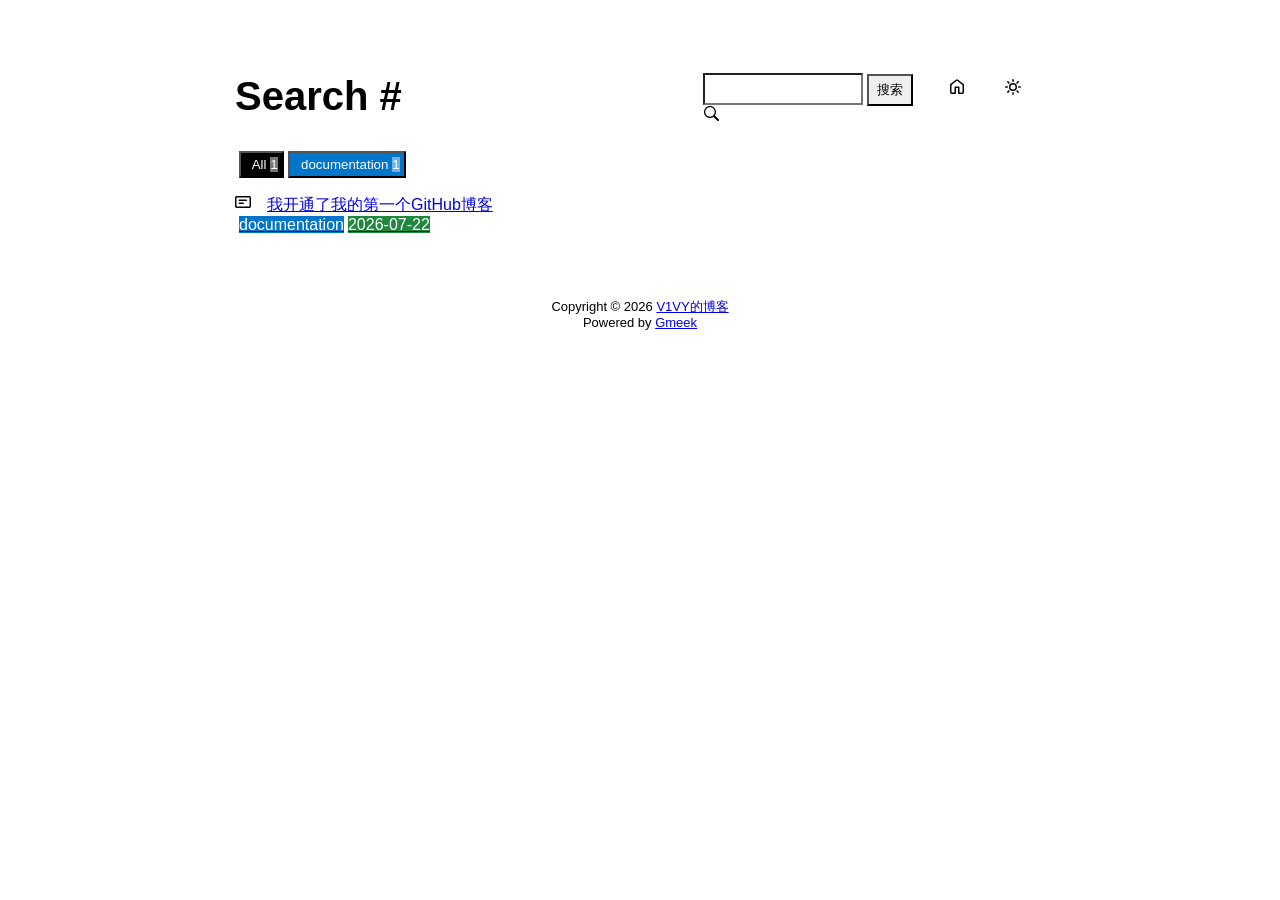
==== docs/tag.html @ 1d1c1e89 "🎉auto update by Gmeek action" ====
<!DOCTYPE html>
<html data-color-mode="light" data-dark-theme="dark" data-light-theme="light" lang="zh-CN">
<head>
    <meta content="text/html; charset=utf-8" http-equiv="content-type" />
    <meta name="viewport" content="width=device-width,initial-scale=1.0">
    <meta http-equiv="X-UA-Compatible" content="IE=edge">
    <link href='https://mirrors.sustech.edu.cn/cdnjs/ajax/libs/Primer/21.0.7/primer.css' rel='stylesheet' />
    
    <link rel="icon" href="https://avatars.githubusercontent.com/u/307934510?v=4"><script>
        let theme = localStorage.getItem("meek_theme") || "light";
        document.documentElement.setAttribute("data-color-mode", theme);
    </script>
<meta name="description" content="V1VY的博客 search page">
<title>V1VY的博客 - Tag</title>

</head>
<style>
body{box-sizing: border-box;min-width: 200px;max-width: 900px;margin: 20px auto;padding: 45px;font-size: 16px;font-family: sans-serif;line-height: 1.25;}
#header{display:flex;padding-bottom:8px;border-bottom: 1px solid var(--borderColor-muted, var(--color-border-muted));margin-bottom: 16px;}
#footer {margin-top:64px; text-align: center;font-size: small;}

</style>

<style>
.tagTitle{margin:auto 0;font-size:40px;font-weight:bold;overflow:hidden;white-space:nowrap;text-overflow:ellipsis;}
.title-right{display:flex;margin:auto 0 0 auto;}
.title-right .circle{padding: 14px 16px;margin-right:8px;}

.subnav-search{width:222px;margin-top:8px;margin-right:8px;}
.subnav-search-input{width:160px;border-top-right-radius:0px;border-bottom-right-radius:0px;}
.subnav-search button{padding:5px 8px;border-top-left-radius:0px;border-bottom-left-radius:0px;}

.SideNav-icon{margin-right:16px}
.Label{color: #fff;margin-left:4px;}
#taglabel .Label {margin-bottom:8px;}
.Counter{color:#fff;background-color:rgba(234, 238, 242, 0.5)}

.genTime{float: right;}
.d-flex{min-width:0;}
.listTitle{overflow:hidden;white-space:nowrap;text-overflow: ellipsis;max-width: 100%;}
.listLabels{white-space:nowrap;}

@media (max-width: 600px) {
    body { padding: 8px;}
    .tagTitle{display:none;}
    .LabelTime{display:none;}
}
</style>


<body>
    <div id="header">
<span class="tagTitle"><span>Loading</span><span class="AnimatedEllipsis"></span></span>
<div class="title-right">
    <div class="subnav-search">
        <input type="search" class="form-control subnav-search-input float-left" aria-label="Search site" value="" style="height:32px;">
        <button class="btn float-left" type="submit" onclick="javascript:searchShow()">搜索</button>
        <svg class="subnav-search-icon octicon octicon-search" width="16" height="16" viewBox="0 0 16 16" aria-hidden="true">
            <path id="searchSVG" fill-rule="evenodd"></path>
        </svg>
    </div>
    <a href="https://V1VYitar.github.io" id="buttonHome" class="btn btn-invisible circle" title="首页">
        <svg class="octicon" width="16" height="16">
            <path id="pathHome" fill-rule="evenodd"></path>
        </svg>
    </a>
    <a class="btn btn-invisible circle" onclick="modeSwitch()" title="切换主题">
        <svg class="octicon" width="16" height="16" >
            <path id="themeSwitch" fill-rule="evenodd"></path>
        </svg>
    </a>
</div>
</div>
    <div id="content">
<div id="taglabel" style="margin-bottom:8px;"></div>
<nav class="SideNav"></nav>
<div class="notFind" style="display:none;font-size:24px;margin:8px;">Not Find</div>
</div>
    <div id="footer"><div id="footer1">Copyright © <span id="copyrightYear"></span> <a href="https://V1VYitar.github.io">V1VY的博客</a></div>
<div id="footer2">
    <span id="runday"></span><span>Powered by <a href="https://meekdai.com/Gmeek.html" target="_blank">Gmeek</a></span>
</div>

<script>
var now=new Date();
document.getElementById("copyrightYear").innerHTML=now.getFullYear();

if(""!=""){
    var startSite=new Date("");
    var diff=now.getTime()-startSite.getTime();
    var diffDay=Math.floor(diff/(1000*60*60*24));
    document.getElementById("runday").innerHTML="网站运行 "+diffDay+" 天"+" • ";
}
</script></div>
</body>
<script>
var IconList={'sun': 'M8 10.5a2.5 2.5 0 100-5 2.5 2.5 0 000 5zM8 12a4 4 0 100-8 4 4 0 000 8zM8 0a.75.75 0 01.75.75v1.5a.75.75 0 01-1.5 0V.75A.75.75 0 018 0zm0 13a.75.75 0 01.75.75v1.5a.75.75 0 01-1.5 0v-1.5A.75.75 0 018 13zM2.343 2.343a.75.75 0 011.061 0l1.06 1.061a.75.75 0 01-1.06 1.06l-1.06-1.06a.75.75 0 010-1.06zm9.193 9.193a.75.75 0 011.06 0l1.061 1.06a.75.75 0 01-1.06 1.061l-1.061-1.06a.75.75 0 010-1.061zM16 8a.75.75 0 01-.75.75h-1.5a.75.75 0 010-1.5h1.5A.75.75 0 0116 8zM3 8a.75.75 0 01-.75.75H.75a.75.75 0 010-1.5h1.5A.75.75 0 013 8zm10.657-5.657a.75.75 0 010 1.061l-1.061 1.06a.75.75 0 11-1.06-1.06l1.06-1.06a.75.75 0 011.06 0zm-9.193 9.193a.75.75 0 010 1.06l-1.06 1.061a.75.75 0 11-1.061-1.06l1.06-1.061a.75.75 0 011.061 0z', 'moon': 'M9.598 1.591a.75.75 0 01.785-.175 7 7 0 11-8.967 8.967.75.75 0 01.961-.96 5.5 5.5 0 007.046-7.046.75.75 0 01.175-.786zm1.616 1.945a7 7 0 01-7.678 7.678 5.5 5.5 0 107.678-7.678z', 'sync': 'M1.705 8.005a.75.75 0 0 1 .834.656 5.5 5.5 0 0 0 9.592 2.97l-1.204-1.204a.25.25 0 0 1 .177-.427h3.646a.25.25 0 0 1 .25.25v3.646a.25.25 0 0 1-.427.177l-1.38-1.38A7.002 7.002 0 0 1 1.05 8.84a.75.75 0 0 1 .656-.834ZM8 2.5a5.487 5.487 0 0 0-4.131 1.869l1.204 1.204A.25.25 0 0 1 4.896 6H1.25A.25.25 0 0 1 1 5.75V2.104a.25.25 0 0 1 .427-.177l1.38 1.38A7.002 7.002 0 0 1 14.95 7.16a.75.75 0 0 1-1.49.178A5.5 5.5 0 0 0 8 2.5Z', 'home': 'M6.906.664a1.749 1.749 0 0 1 2.187 0l5.25 4.2c.415.332.657.835.657 1.367v7.019A1.75 1.75 0 0 1 13.25 15h-3.5a.75.75 0 0 1-.75-.75V9H7v5.25a.75.75 0 0 1-.75.75h-3.5A1.75 1.75 0 0 1 1 13.25V6.23c0-.531.242-1.034.657-1.366l5.25-4.2Zm1.25 1.171a.25.25 0 0 0-.312 0l-5.25 4.2a.25.25 0 0 0-.094.196v7.019c0 .138.112.25.25.25H5.5V8.25a.75.75 0 0 1 .75-.75h3.5a.75.75 0 0 1 .75.75v5.25h2.75a.25.25 0 0 0 .25-.25V6.23a.25.25 0 0 0-.094-.195Z', 'search': 'M15.7 13.3l-3.81-3.83A5.93 5.93 0 0 0 13 6c0-3.31-2.69-6-6-6S1 2.69 1 6s2.69 6 6 6c1.3 0 2.48-.41 3.47-1.11l3.83 3.81c.19.2.45.3.7.3.25 0 .52-.09.7-.3a.996.996 0 0 0 0-1.41v.01zM7 10.7c-2.59 0-4.7-2.11-4.7-4.7 0-2.59 2.11-4.7 4.7-4.7 2.59 0 4.7 2.11 4.7 4.7 0 2.59-2.11 4.7-4.7 4.7z', 'post': 'M0 3.75C0 2.784.784 2 1.75 2h12.5c.966 0 1.75.784 1.75 1.75v8.5A1.75 1.75 0 0 1 14.25 14H1.75A1.75 1.75 0 0 1 0 12.25Zm1.75-.25a.25.25 0 0 0-.25.25v8.5c0 .138.112.25.25.25h12.5a.25.25 0 0 0 .25-.25v-8.5a.25.25 0 0 0-.25-.25ZM3.5 6.25a.75.75 0 0 1 .75-.75h7a.75.75 0 0 1 0 1.5h-7a.75.75 0 0 1-.75-.75Zm.75 2.25h4a.75.75 0 0 1 0 1.5h-4a.75.75 0 0 1 0-1.5Z'};
var utterancesLoad=0;

let themeSettings={
    "dark": ["dark","moon","#00f0ff","dark-blue"],
    "light": ["light","sun","#ff5000","github-light"],
    "auto": ["auto","sync","","preferred-color-scheme"]
};
function changeTheme(mode, icon, color, utheme){
    document.documentElement.setAttribute("data-color-mode",mode);
    document.getElementById("themeSwitch").setAttribute("d",value=IconList[icon]);
    document.getElementById("themeSwitch").parentNode.style.color=color;
    if(utterancesLoad==1){utterancesTheme(utheme);}
}
function modeSwitch(){
    let currentMode=document.documentElement.getAttribute('data-color-mode');
    let newMode = currentMode === "light" ? "dark" : currentMode === "dark" ? "auto" : "light";
    localStorage.setItem("meek_theme", newMode);
    if(themeSettings[newMode]){
        changeTheme(...themeSettings[newMode]);
    }
}
function utterancesTheme(theme){
    const message={type:'set-theme',theme: theme};
    const iframe=document.getElementsByClassName('utterances-frame')[0];
    iframe.contentWindow.postMessage(message,'https://utteranc.es');
}
if(themeSettings[theme]){changeTheme(...themeSettings[theme]);}
console.log("\n %c Gmeek last https://github.com/Meekdai/Gmeek \n","padding:5px 0;background:#02d81d;color:#fff");
</script>

<script>
document.getElementById("pathHome").setAttribute("d",IconList["home"]);
document.getElementById("searchSVG").setAttribute("d",IconList["search"]);

tagList=[];
labelsCount={};
jsonData='';
let requestJson="postList.json"
let request=new XMLHttpRequest();
request.open("GET",requestJson);
request.responseType='text';
request.send();
request.onload=function(){
    jsonData=JSON.parse(request.response);
    console.log(jsonData);
    showList(labelsCount);
    setClassDisplay(decodeURI(window.location.hash.slice(1)));
}

function showList(labelsCount){
    let SideNav=document.getElementsByClassName("SideNav")[0];
    SideNav.classList.add("border");
    let taglabel=document.getElementById("taglabel");

    jsonData['labelColorDict']["All"]="#000";
    labelsCount["All"]=0;
    for (let key in jsonData) {
        if (key !== 'labelColorDict' && Array.isArray(jsonData[key]['labels'])) {
            labelsCount["All"]++;
            for (let label of jsonData[key]['labels']) {
                labelsCount[label] = (labelsCount[label] || 0) + 1;
            }
        }
    }

    let sortedLabelsList = Object.keys(labelsCount).sort((a, b) => labelsCount[b] - labelsCount[a]);
    for (let label of sortedLabelsList) {
        tagList.push(label);
        let showLabels = document.createElement("button");
        showLabels.setAttribute("class", "Label");
        showLabels.setAttribute("style", "background-color:" + jsonData['labelColorDict'][label]+";padding:4px;");
        showLabels.innerHTML="&nbsp;&nbsp;"+label+" ";
        showLabels.setAttribute("onclick", "javascript:updateShowTag('" + label + "');");

        let LabelNum=document.createElement("span");
        LabelNum.setAttribute("class","Counter");
        LabelNum.innerHTML=labelsCount[label];
        showLabels.appendChild(LabelNum);
        taglabel.appendChild(showLabels);
    }

    for(i in jsonData){
        if(i!='labelColorDict'){
            let div=document.createElement("div");
            div.setAttribute("class","lists "+jsonData[i]['labels'].join(" "));
            let item=document.createElement("a");
            item.setAttribute("class","SideNav-item d-flex flex-items-center flex-justify-between");
            item.setAttribute("href",jsonData[i]['postUrl']);

            let center=document.createElement("div");
            center.setAttribute("class","d-flex flex-items-center");

            svg=document.createElementNS('http://www.w3.org/2000/svg','svg');
            path=document.createElementNS("http://www.w3.org/2000/svg","path"); 
            span=document.createElement("span");
            svg.setAttributeNS(null,"class","SideNav-icon octicon");
            svg.setAttributeNS(null,"style","width:16px;height:16px");
            path.setAttributeNS(null, "d", IconList["post"]);
            svg.appendChild(path);

            let title=document.createElement("span");
            title.setAttribute("class","listTitle");
            title.innerHTML=jsonData[i]['postTitle'];
            center.appendChild(svg);
            center.appendChild(title);

            let listLabels=document.createElement("div");
            listLabels.setAttribute("class","listLabels");
            
            for(label of jsonData[i]['labels']){
                let LabelName=document.createElement("span");
                LabelName.setAttribute("class","Label LabelName");
                LabelName.setAttribute("style","background-color:"+jsonData['labelColorDict'][label]);
                LabelName.innerHTML=label;
                listLabels.appendChild(LabelName);
            }
            let LabelTime=document.createElement("span");
            LabelTime.setAttribute("class","Label LabelTime");
            LabelTime.setAttribute("style","background-color:"+jsonData[i]['dateLabelColor']);
            LabelTime.innerHTML=jsonData[i]['createdDate'];
            listLabels.appendChild(LabelTime);

            item.appendChild(center);
            item.appendChild(listLabels);
            div.appendChild(item);
            SideNav.appendChild(div);
        }
    }
}

function updateShowTag(label){
    if(window.location.hash.slice(1)!=encodeURI(label)){
        window.location.hash="#"+(label);
        setClassDisplay(label);
    }
}

function setClassDisplay(label){
    let lists = document.getElementsByClassName("lists");
    let tagTitle = document.getElementsByClassName("tagTitle")[0];
    tagTitle.innerHTML="Tag #"+label;
    document.title=label+" - V1VY的博客";
    document.getElementsByClassName("subnav-search-input")[0].value='';
    if(label=="All"){
        for(let i = 0; i < lists.length; i++){lists[i].style.display='block';}
        document.getElementsByClassName("notFind")[0].style.display='none';
    }
    else if(tagList.indexOf(label)!=-1){
        for(let i = 0; i < lists.length; i++){
            lists[i].style.display='none';
        }

        let labels = document.getElementsByClassName(label);
        for(let i = 0; i < labels.length; i++){
            labels[i].style.display='block';
        }
        document.getElementsByClassName("notFind")[0].style.display='none';
    }
    else{
        document.getElementsByClassName("subnav-search-input")[0].value=label;
        searchShow();
    }
}

function searchShow(){
    let lists = document.getElementsByClassName("lists");
    let tagTitle = document.getElementsByClassName("tagTitle")[0];
    let searchInput = document.getElementsByClassName("subnav-search-input")[0].value;
    tagTitle.innerHTML="Search #"+searchInput;
    if(searchInput==''){document.title="Search - V1VY的博客";}
    else{document.title=searchInput+" - V1VY的博客";}
    let a=0;
    window.location.hash="#"+(searchInput);
    for(let i = 0; i < lists.length; i++){
        if(lists[i].childNodes[0].childNodes[0].childNodes[1].innerHTML.toUpperCase().indexOf(searchInput.toUpperCase())==-1){lists[i].style.display='none';}
        else{lists[i].style.display='block';a=a+1;}
    }
    if(a==0){
        let notFind=document.getElementsByClassName("notFind")[0];
        notFind.style.display='block';
        notFind.innerHTML='Not Find "'+searchInput+'"';
    }
    else{document.getElementsByClassName("notFind")[0].style.display='none';}
}

</script>

</html>
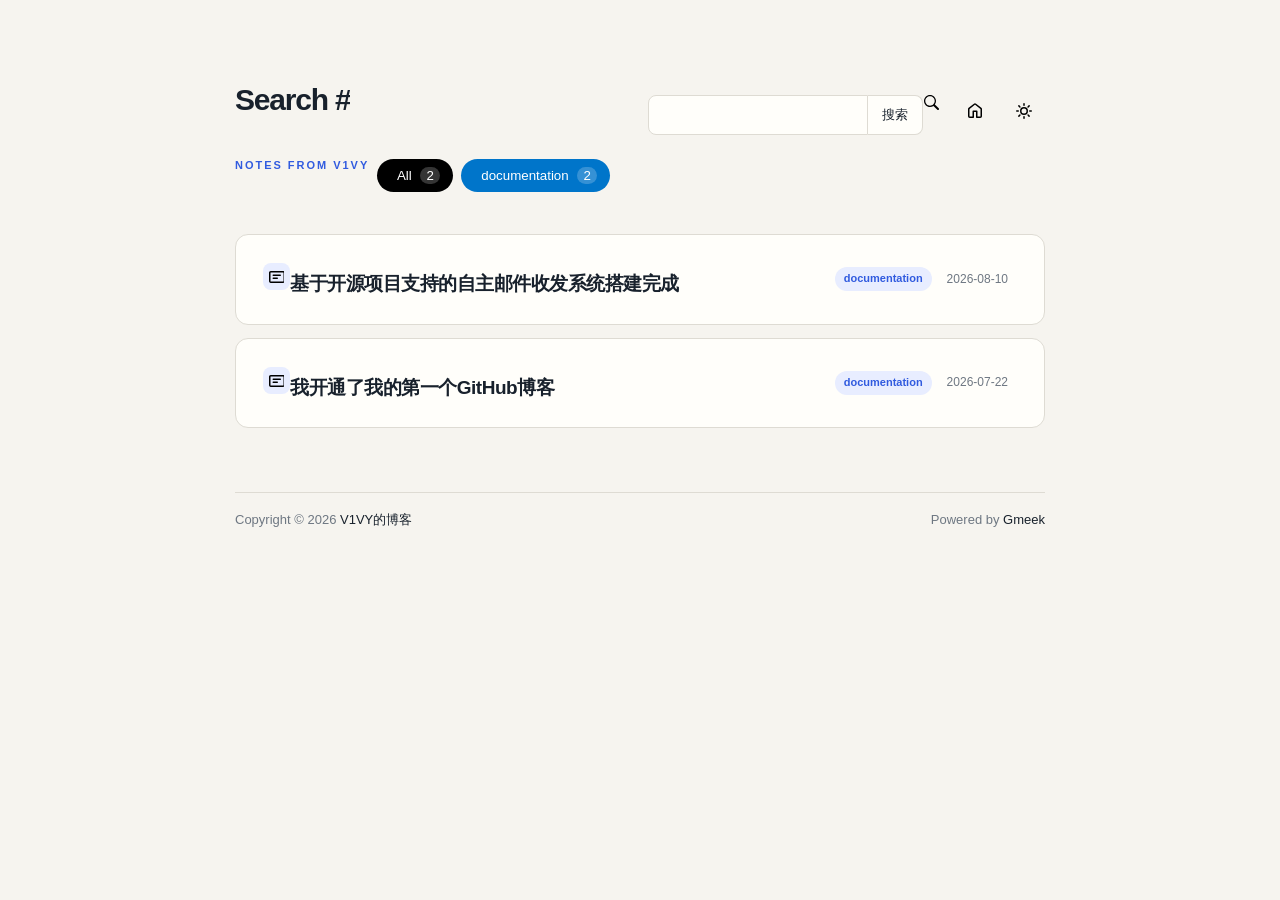
==== commit bb80b438: "🎉auto update by Gmeek action" ====
--- a/docs/tag.html
+++ b/docs/tag.html
@@ -5,7 +5,20 @@
     <meta name="viewport" content="width=device-width,initial-scale=1.0">
     <meta http-equiv="X-UA-Compatible" content="IE=edge">
     <link href='https://mirrors.sustech.edu.cn/cdnjs/ajax/libs/Primer/21.0.7/primer.css' rel='stylesheet' />
-    
+    <style id="v1vy-redesign">/* V1VY personal blog redesign */
+:root{--paper:#f6f4ef;--surface:#fffefa;--ink:#18212c;--muted:#6e7782;--line:#dedbd3;--blue:#315bdf;--soft:#e8edff;color-scheme:light}
+html[data-color-mode=dark]{--paper:#10151c;--surface:#171e27;--ink:#eef2f7;--muted:#a4afbc;--line:#303a46;--blue:#9bb2ff;--soft:#202b44;color-scheme:dark}
+*{box-sizing:border-box}html{background:var(--paper);scroll-behavior:smooth}body{max-width:1120px;min-width:320px;margin:0 auto;padding:40px 56px 32px;background:var(--paper);color:var(--ink);font:16px/1.75 Inter,"Segoe UI","Noto Sans SC",sans-serif}a{color:var(--blue);text-underline-offset:3px}
+#header{align-items:center;min-height:78px;padding:0 0 20px;margin:0 0 42px;border-bottom:1px solid var(--line)}.title-left{display:flex;align-items:center;gap:15px}.avatar{width:46px;height:46px;object-fit:cover;border:2px solid var(--surface);box-shadow:0 0 0 1px var(--line)}.title-left .blogTitle{margin:0;color:var(--ink);font:700 22px/1.2 "Segoe UI","Noto Sans SC",sans-serif;letter-spacing:-.045em}.title-right{display:flex;align-items:center;gap:7px}.title-right .circle{display:grid;place-items:center;width:42px;height:42px;padding:0!important;margin:0!important;border:1px solid transparent;border-radius:50%;color:var(--muted)}.title-right .circle:hover{background:var(--surface);border-color:var(--line)}
+#content>div:first-child{max-width:640px;margin:0 0 34px!important;color:var(--muted);font-size:17px;line-height:1.8}#content>div:first-child:before{display:block;margin-bottom:13px;color:var(--blue);content:"NOTES FROM V1VY";font:700 11px/1.2 "Segoe UI",sans-serif;letter-spacing:.18em}
+.SideNav{display:grid;gap:13px;min-width:0;overflow:visible;border:0!important;background:transparent}.SideNav-item{display:grid!important;grid-template-columns:minmax(0,1fr) auto;align-items:center;gap:20px;min-height:112px;padding:25px 27px!important;border:1px solid var(--line)!important;border-radius:13px;background:var(--surface);color:var(--ink)!important;text-decoration:none!important;transition:transform .2s,border-color .2s,box-shadow .2s}.SideNav-item:hover{z-index:1;transform:translateY(-2px);border-color:var(--blue)!important;box-shadow:0 18px 42px #18212c12}.SideNav-item>.d-flex{min-width:0;align-items:flex-start!important;gap:17px}.SideNav-icon{flex:none;width:27px!important;height:27px!important;margin:3px 0 0!important;padding:6px;border-radius:8px;background:var(--soft);color:var(--blue)}.listTitle{overflow:visible;max-width:unset;white-space:normal;text-overflow:clip;font-size:19px;font-weight:650;line-height:1.5;letter-spacing:-.025em}.listLabels{display:flex;flex-wrap:wrap;justify-content:flex-end;align-items:center;gap:6px}.listLabels .Label{margin:0;padding:5px 9px;border-radius:999px;background:var(--soft)!important;color:var(--blue)!important;font-size:11px;font-weight:600;line-height:1.25}.listLabels .Label a{color:inherit!important;text-decoration:none}.listLabels .LabelTime{background:transparent!important;color:var(--muted)!important;font:500 12px/1.4 "Segoe UI",sans-serif}.Label object{max-width:none;max-height:none}
+#footer{display:flex;justify-content:space-between;gap:16px;margin-top:56px;padding:19px 0 0;border-top:1px solid var(--line);color:var(--muted);font-size:12px;text-align:left}#footer a{color:var(--ink);text-decoration:none}#footer2{display:flex;gap:10px}#footer2 span:empty{display:none}
+body:has(#postBody){max-width:960px}body:has(#postBody) #header{align-items:flex-start;margin-bottom:38px}.postTitle{max-width:760px;margin:0;font-size:clamp(28px,4vw,42px)!important;line-height:1.28;letter-spacing:-.045em}#postBody{padding:0 0 45px!important;border-bottom:1px solid var(--line)!important;color:var(--ink);font-size:17px;line-height:1.9}#postBody>*{max-width:780px}#postBody h1,#postBody h2,#postBody h3{margin-top:1.8em;line-height:1.35;letter-spacing:-.035em}#postBody h2{padding-bottom:.45em;border-bottom:1px solid var(--line)}#postBody p{margin:1.1em 0}#postBody img{max-width:100%;height:auto;border-radius:12px}#postBody blockquote{margin:1.5em 0;padding:4px 22px;border-left:3px solid var(--blue);background:var(--surface);color:var(--muted)}#postBody pre{overflow:auto;padding:18px 20px;border:1px solid var(--line);border-radius:10px;background:var(--surface);font-size:14px;line-height:1.65}#cmButton{height:auto;min-height:48px;margin-top:30px;border:1px solid var(--line);border-radius:9px;background:var(--surface);color:var(--ink)}
+body:has(.tagTitle) .tagTitle{font-size:30px;letter-spacing:-.04em}body:has(.tagTitle) .SideNav-item{min-height:90px}#taglabel{display:flex;flex-wrap:wrap;gap:8px;margin-bottom:24px!important}#taglabel .Label{margin:0;padding:9px 13px!important;border:0;border-radius:999px;color:#fff;cursor:pointer}#taglabel .Counter{margin-left:5px;padding:1px 6px;border-radius:99px;background:#ffffff35;color:inherit}body:has(.tagTitle) .subnav-search{display:flex;gap:0;width:auto}body:has(.tagTitle) .subnav-search-input{width:min(220px,45vw);height:40px!important;padding:0 12px;border:1px solid var(--line);border-radius:8px 0 0 8px;background:var(--surface);color:var(--ink)}body:has(.tagTitle) .subnav-search button{padding:0 14px;border:1px solid var(--line);border-left:0;border-radius:0 8px 8px 0;background:var(--surface);color:var(--ink)}.notFind{color:var(--muted)}:focus-visible{outline:3px solid #315bdf9e;outline-offset:3px}
+@media(max-width:700px){body{padding:22px 20px 24px;font-size:15px}#header{min-height:62px;margin-bottom:28px;padding-bottom:15px}.avatar{width:40px;height:40px}.title-left{gap:11px}.title-left .blogTitle{display:block;font-size:19px}.title-right{gap:1px}.title-right .circle{width:38px;height:38px}#content>div:first-child{font-size:16px}.SideNav-item{grid-template-columns:minmax(0,1fr);gap:12px;padding:19px!important}.SideNav-item>.d-flex{gap:12px}.listTitle{font-size:17px}.listLabels{justify-content:flex-start;padding-left:39px}.listLabels .LabelTime{display:inline}.postTitle{font-size:29px!important}body:has(#postBody) #header{gap:12px}.tagTitle{display:block!important;font-size:20px!important}body:has(.tagTitle) #header{align-items:center;gap:8px}.subnav-search-input{width:min(150px,34vw)!important}#footer{flex-direction:column;margin-top:40px}#footer2{flex-wrap:wrap}}
+@media(max-width:390px){body{padding-right:14px;padding-left:14px}.title-left .blogTitle{font-size:17px}.title-right .circle{width:34px;height:34px}.listLabels{padding-left:0}.tagTitle{font-size:17px!important}}
+@media(prefers-reduced-motion:reduce){*,*::before,*::after{scroll-behavior:auto!important;transition:none!important}}
+</style>
     <link rel="icon" href="https://avatars.githubusercontent.com/u/307934510?v=4"><script>
         let theme = localStorage.getItem("meek_theme") || "light";
         document.documentElement.setAttribute("data-color-mode", theme);
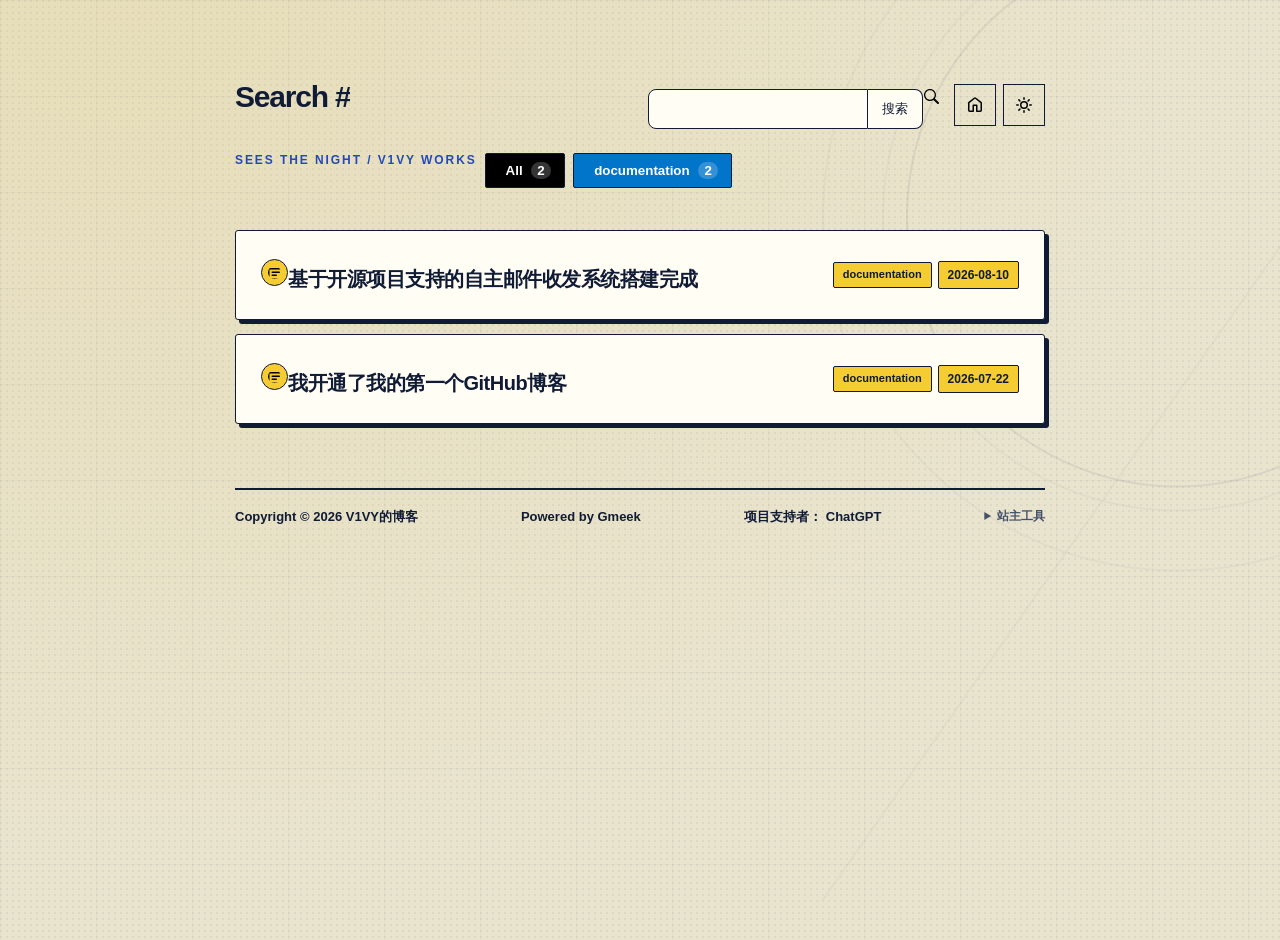
==== commit 6b2584ea: "🎉auto update by Gmeek action" ====
--- a/docs/tag.html
+++ b/docs/tag.html
@@ -18,7 +18,227 @@
 @media(max-width:700px){body{padding:22px 20px 24px;font-size:15px}#header{min-height:62px;margin-bottom:28px;padding-bottom:15px}.avatar{width:40px;height:40px}.title-left{gap:11px}.title-left .blogTitle{display:block;font-size:19px}.title-right{gap:1px}.title-right .circle{width:38px;height:38px}#content>div:first-child{font-size:16px}.SideNav-item{grid-template-columns:minmax(0,1fr);gap:12px;padding:19px!important}.SideNav-item>.d-flex{gap:12px}.listTitle{font-size:17px}.listLabels{justify-content:flex-start;padding-left:39px}.listLabels .LabelTime{display:inline}.postTitle{font-size:29px!important}body:has(#postBody) #header{gap:12px}.tagTitle{display:block!important;font-size:20px!important}body:has(.tagTitle) #header{align-items:center;gap:8px}.subnav-search-input{width:min(150px,34vw)!important}#footer{flex-direction:column;margin-top:40px}#footer2{flex-wrap:wrap}}
 @media(max-width:390px){body{padding-right:14px;padding-left:14px}.title-left .blogTitle{font-size:17px}.title-right .circle{width:34px;height:34px}.listLabels{padding-left:0}.tagTitle{font-size:17px!important}}
 @media(prefers-reduced-motion:reduce){*,*::before,*::after{scroll-behavior:auto!important;transition:none!important}}
-</style>
+
+/* V2: yellow new-brutalist portfolio */
+:root{--paper:#ffd83d;--surface:#fffdf5;--ink:#151515;--muted:#45423a;--line:#151515;--blue:#214dd8;--soft:#dce5ff;--shadow:7px 7px 0 #151515;color-scheme:light}
+html[data-color-mode=dark]{--paper:#f0c928;--surface:#252525;--ink:#fffdf5;--muted:#d2cdbd;--line:#090909;--blue:#a9bcff;--soft:#30394f;color-scheme:dark}
+html,body{background:var(--paper)}
+body{max-width:1280px;padding:28px 54px 34px;font-family:"Arial Narrow","Segoe UI","Noto Sans SC",sans-serif}
+#header{min-height:70px;padding:0 0 15px;margin-bottom:35px;border-bottom:3px solid var(--ink)}
+.avatar{border:2px solid var(--ink);border-radius:0!important;box-shadow:3px 3px 0 var(--ink)}
+.title-left .blogTitle{font-size:23px;font-weight:900;letter-spacing:-.04em}
+.title-right .circle{border:2px solid var(--ink);border-radius:0!important;color:var(--ink)}
+.title-right .circle:hover{background:var(--blue);color:#fff}
+#content>div:first-child{max-width:720px;color:var(--ink);font-size:20px;font-weight:600;line-height:1.65}
+#content>div:first-child:before{color:var(--ink);content:"V1VY / WORKS ARCHIVE";font-size:12px;font-weight:900;letter-spacing:.16em}
+.portfolio-hero{position:relative;display:grid;grid-template-columns:minmax(0,1fr) 225px;gap:28px;align-items:end;margin:0 0 42px;padding:38px 42px 34px;border:3px solid var(--ink);background:var(--surface);box-shadow:var(--shadow)}
+.portfolio-hero:after{position:absolute;top:15px;right:16px;width:56px;height:56px;border:2px solid var(--ink);background:radial-gradient(var(--ink) 1.4px,transparent 1.5px);background-size:7px 7px;content:""}
+.portfolio-kicker{margin:0 0 15px;font-size:12px;font-weight:900;letter-spacing:.16em}
+.portfolio-title{max-width:760px;margin:0;font-size:68px;font-weight:950;line-height:.98;letter-spacing:-.055em}
+.portfolio-title em{color:var(--blue);font-style:normal}
+.portfolio-note{max-width:570px;margin:22px 0 0;font-size:16px;line-height:1.7}
+.portfolio-actions{display:grid;gap:10px;align-self:end}
+.portfolio-action{display:flex;min-height:50px;align-items:center;justify-content:space-between;gap:12px;padding:12px 15px;border:2px solid var(--ink);background:var(--paper);box-shadow:3px 3px 0 var(--ink);color:var(--ink);font-weight:900;text-decoration:none}
+.portfolio-action:hover{transform:translate(-2px,-2px);box-shadow:5px 5px 0 var(--ink);color:var(--ink)}
+.portfolio-action.primary{background:var(--blue);color:#fff}
+.category-heading{display:flex;align-items:end;justify-content:space-between;gap:20px;margin:0 0 16px}
+.category-heading h2{margin:0;font-size:29px;font-weight:950;letter-spacing:-.04em}
+.category-heading span{font-size:12px;font-weight:900;letter-spacing:.12em}
+.category-grid{display:grid;grid-template-columns:repeat(3,minmax(0,1fr));gap:15px;margin:0 0 42px}
+.category-card{position:relative;display:flex;min-height:185px;flex-direction:column;justify-content:space-between;overflow:hidden;padding:20px 21px;border:3px solid var(--ink);background:var(--surface);box-shadow:5px 5px 0 var(--ink);color:var(--ink);text-decoration:none;transition:transform .16s,box-shadow .16s}
+.category-card:hover{transform:translate(-3px,-3px);box-shadow:8px 8px 0 var(--ink);color:var(--ink)}
+.category-card:nth-child(2){background:#f3f0e7}
+.category-card:nth-child(3){background:var(--blue);color:#fff}
+.category-card:nth-child(3):hover{color:#fff}
+.category-index{font-size:12px;font-weight:900;letter-spacing:.13em}
+.category-card h3{max-width:240px;margin:18px 0 5px;font-size:27px;font-weight:950;line-height:1.13;letter-spacing:-.04em}
+.category-card p{margin:0;font-size:13px;font-weight:700}
+.category-arrow{position:absolute;right:18px;bottom:16px;font-size:24px;font-weight:900}
+.archive-heading{display:flex;align-items:center;justify-content:space-between;gap:20px;margin:0 0 14px}
+.archive-heading h2{margin:0;font-size:27px;font-weight:950;letter-spacing:-.04em}
+.archive-heading span{font-size:12px;font-weight:900;letter-spacing:.1em}
+.SideNav{gap:14px}
+.SideNav-item{min-height:116px;padding:23px 25px!important;border:2px solid var(--ink)!important;border-radius:0!important;background:var(--surface);box-shadow:4px 4px 0 var(--ink)}
+.SideNav-item:hover{transform:translate(-2px,-2px);border-color:var(--ink)!important;box-shadow:7px 7px 0 var(--ink)}
+.SideNav-icon{border:1px solid var(--ink);border-radius:0;background:var(--paper);color:var(--ink)}
+.listTitle{font-size:20px;font-weight:850;letter-spacing:-.025em}
+.listLabels .Label{border:1px solid var(--ink);border-radius:0;background:var(--paper)!important;color:var(--ink)!important;font-weight:900}
+.listLabels .LabelTime{border:0;background:transparent!important}
+#footer{border-top:3px solid var(--ink);color:var(--ink);font-weight:700}
+body:has(#postBody){max-width:1000px}
+body:has(#postBody) #header{align-items:center}
+.postTitle{font-weight:950}
+#postBody{padding:34px!important;border:3px solid var(--ink)!important;background:var(--surface);box-shadow:7px 7px 0 var(--ink);line-height:1.9}
+#postBody h2{border-bottom:2px solid var(--ink)}
+#postBody blockquote{border-left:5px solid var(--blue);background:var(--paper);color:var(--ink)}
+#postBody pre{border:2px solid var(--ink);border-radius:0;box-shadow:4px 4px 0 var(--ink)}
+@media(max-width:760px){body{padding:20px 18px 25px}.portfolio-hero{grid-template-columns:1fr;gap:23px;padding:27px 23px}.portfolio-hero:after{width:36px;height:36px}.portfolio-title{font-size:clamp(40px,12vw,62px)}.portfolio-actions{grid-template-columns:1fr 1fr}.category-grid{grid-template-columns:1fr;gap:12px}.category-card{min-height:145px}.category-card h3{font-size:25px}.category-heading{align-items:start;flex-direction:column;gap:5px}.SideNav-item{min-height:105px}.listTitle{font-size:18px}#postBody{padding:22px!important}}
+
+.portfolio-title{font-size:68px}.postTitle{font-size:42px!important}@media(max-width:760px){.portfolio-title{font-size:43px}}@media(max-width:430px){.portfolio-title{font-size:38px}}
+
+/* V3: midnight-blue, moonlit interface with the requested yellow lead color */
+:root{--paper:#f5cc32;--surface:#fffdf4;--ink:#101b36;--muted:#45516c;--line:#101b36;--blue:#2449b8;--soft:#dce5ff;--shadow:8px 8px 0 #101b36}
+html[data-color-mode=dark]{--paper:#e8bd2a;--surface:#101b36;--ink:#fffdf4;--muted:#bdc8e5;--line:#081126;--blue:#9eb5ff;--soft:#25345d;color-scheme:dark}
+html,body{background:var(--paper);color:var(--ink)}
+body{max-width:1260px;padding:30px 56px 36px;font-family:"Arial","Segoe UI","Noto Sans SC",sans-serif}
+#header{min-height:72px;margin-bottom:38px;border-bottom:2px solid var(--ink)}
+.avatar{border:2px solid var(--ink);border-radius:50%!important;box-shadow:0 0 0 4px var(--paper),0 0 0 6px var(--ink)}
+.title-left .blogTitle{font-weight:900;letter-spacing:.01em}
+.title-right .circle{border:1px solid var(--ink);border-radius:50%;color:var(--ink)}
+.title-right .circle:hover{background:var(--ink);color:#fff}
+#content>div:first-child{max-width:720px;color:var(--ink);font-size:19px;font-weight:600}
+#content>div:first-child:before{content:"SEES THE NIGHT / V1VY WORKS";color:var(--blue);font-weight:900}
+.portfolio-hero{position:relative;isolation:isolate;min-height:365px;grid-template-columns:minmax(0,1fr) 235px;overflow:hidden;padding:48px 48px 42px;border:2px solid #101b36;background:linear-gradient(112deg,#101b36 0%,#172957 70%,#2449b8 100%);box-shadow:10px 10px 0 #101b36;color:#fffdf4}
+.portfolio-hero:before{position:absolute;z-index:-1;right:-8%;bottom:-55%;width:440px;aspect-ratio:1;border:1px solid #f5cc32aa;border-radius:50%;box-shadow:0 0 0 22px #f5cc3215,0 0 0 62px #f5cc3210;content:""}
+.portfolio-hero:after{top:30px;right:32px;width:50px;height:50px;border:0;border-radius:50%;background:radial-gradient(circle at 35% 35%,#f5cc32 0 48%,transparent 50%);box-shadow:0 0 28px #f5cc3270}
+.portfolio-kicker{color:#f5cc32;font-size:12px;letter-spacing:.2em}
+.portfolio-title{max-width:780px;font-size:clamp(50px,6.2vw,82px);line-height:1.02;letter-spacing:-.06em}
+.portfolio-title em{color:#f5cc32}
+.portfolio-note{max-width:540px;color:#e2e8fb;font-size:15px}
+.portfolio-actions{position:relative;z-index:1}
+.portfolio-action{min-height:54px;border:1px solid #f5cc32;background:#fffdf4;box-shadow:4px 4px 0 #f5cc32;color:#101b36}
+.portfolio-action:hover{transform:translate(-2px,-2px);box-shadow:6px 6px 0 #f5cc32;color:#101b36}
+.portfolio-action.primary{background:#f5cc32;color:#101b36}
+.category-heading h2,.archive-heading h2{font-weight:900;letter-spacing:-.035em}
+.category-heading span,.archive-heading span{color:#2449b8;font-weight:900;letter-spacing:.14em}
+.category-grid{gap:18px}
+.category-card{min-height:205px;padding:24px;border:2px solid #101b36;background:#fffdf4;box-shadow:6px 6px 0 #101b36;transition:transform .18s,box-shadow .18s,background .18s}
+.category-card:hover{transform:translate(-3px,-3px);box-shadow:9px 9px 0 #101b36}
+.category-card:before{position:absolute;top:0;right:0;width:65px;height:65px;background:#2449b8;clip-path:polygon(100% 0,0 0,100% 100%);content:""}
+.category-card:nth-child(2){background:#2449b8;color:#fffdf4}
+.category-card:nth-child(2):before{background:#f5cc32}
+.category-card:nth-child(3){background:#101b36;color:#fffdf4}
+.category-card:nth-child(3):before{background:#f5cc32}
+.category-card:nth-child(2):hover,.category-card:nth-child(3):hover{color:#fffdf4}
+.category-index{color:#2449b8;font-size:11px;letter-spacing:.16em}
+.category-card:nth-child(2) .category-index,.category-card:nth-child(3) .category-index{color:#f5cc32}
+.category-card h3{font-size:30px;line-height:1.08}
+.category-card p{max-width:80%;line-height:1.5}
+.category-arrow{color:#2449b8}
+.category-card:nth-child(2) .category-arrow,.category-card:nth-child(3) .category-arrow{color:#f5cc32}
+.SideNav-item{border:1px solid #101b36!important;border-radius:3px!important;background:#fffdf4;box-shadow:4px 4px 0 #101b36}
+.SideNav-item:hover{transform:translate(-2px,-2px);border-color:#101b36!important;box-shadow:7px 7px 0 #101b36}
+.SideNav-icon{border:1px solid #101b36;border-radius:50%;background:#f5cc32;color:#101b36}
+.listTitle{font-weight:800}
+.listLabels .Label{border:1px solid #101b36;border-radius:2px;background:#f5cc32!important;color:#101b36!important}
+#footer{border-top:2px solid #101b36;color:#101b36}
+body:has(#postBody){max-width:1000px}
+.postTitle{font-weight:900}
+#postBody{padding:36px!important;border:1px solid #101b36!important;background:#fffdf4;box-shadow:8px 8px 0 #101b36}
+#postBody h2{border-bottom:1px solid #2449b8}
+#postBody blockquote{border-left:4px solid #2449b8;background:#f5cc32;color:#101b36}
+#postBody pre{border:1px solid #101b36;border-radius:3px;background:#101b36;color:#fffdf4;box-shadow:5px 5px 0 #2449b8}
+body:has(.tagTitle) .tagTitle{font-weight:900;color:#101b36}
+#taglabel .Label{border:1px solid #101b36!important;border-radius:2px!important;color:#fff!important;font-weight:800}
+@media(max-width:760px){body{padding:20px 18px 26px}.portfolio-hero{min-height:0;grid-template-columns:1fr;gap:24px;padding:32px 24px 27px}.portfolio-hero:before{right:-45%;bottom:-54%;width:320px}.portfolio-hero:after{top:18px;right:20px;width:34px;height:34px}.portfolio-title{max-width:620px;font-size:clamp(42px,12vw,66px)}.portfolio-note{max-width:88%}.portfolio-actions{grid-template-columns:1fr 1fr}.category-grid{grid-template-columns:1fr;gap:14px}.category-card{min-height:160px}.category-card h3{font-size:27px}.category-heading{align-items:flex-start;flex-direction:column;gap:6px}.SideNav-item{min-height:104px}#postBody{padding:23px!important}}
+@media(max-width:430px){.portfolio-actions{grid-template-columns:1fr}.portfolio-title{font-size:42px}.portfolio-hero{padding:29px 20px 22px}.category-card{min-height:148px}}
+
+/* Quiet paper background: fine registration grid, stipple and lunar orbits. */
+:root{--paper:#e9e4ce;--texture-line:#25365409;--texture-dot:#25365416;--texture-glow:#ddc36a35}
+html[data-color-mode=dark]{--paper:#151c2b;--texture-line:#b7c6ec08;--texture-dot:#b7c6ec12;--texture-glow:#bd9e3c0f}
+html{min-height:100%;background-color:var(--paper);background-image:radial-gradient(ellipse at 10% 0%,var(--texture-glow),transparent 65%),radial-gradient(circle at 1px 1px,var(--texture-dot) .65px,transparent .9px),linear-gradient(var(--texture-line) 1px,transparent 1px),linear-gradient(90deg,var(--texture-line) 1px,transparent 1px);background-size:100% 100%,6px 6px,96px 96px,96px 96px}
+body{position:relative;isolation:isolate;min-height:100vh;background:transparent}
+body:before{position:fixed;z-index:-1;inset:0;pointer-events:none;content:"";background-image:radial-gradient(circle at 92% 24%,transparent 0 269px,var(--texture-dot) 270px 271px,transparent 272px 293px,var(--texture-line) 294px 295px,transparent 296px 353px,var(--texture-line) 354px 355px,transparent 356px),linear-gradient(125deg,transparent 0 76%,var(--texture-line) 76% 76.08%,transparent 76.15%)}
+.portfolio-home #content>[hidden]{display:none!important}
+.SideNav{min-width:0!important}
+.portfolio-actions{grid-template-columns:1fr}
+#footer{flex-wrap:wrap;align-items:flex-start;row-gap:12px}
+#footer2{flex-wrap:wrap}
+.site-credits{display:flex;align-items:center;gap:4px}
+.site-credits a:hover{text-decoration:underline!important}
+.owner-tools{font-size:12px;color:var(--muted)}
+.owner-tools summary{cursor:pointer;padding:0 0 8px;min-height:32px;user-select:none}
+.owner-tools>a{display:block;padding:10px 12px;border:1px solid var(--line);background:var(--surface);line-height:1.5}
+html[data-color-mode=dark] #footer,html[data-color-mode=dark] .tagTitle{color:var(--ink)}
+html[data-color-mode=dark] .category-card:first-child,html[data-color-mode=dark] .SideNav-item,html[data-color-mode=dark] #postBody{background:var(--surface)}
+html[data-color-mode=dark] .category-heading span,html[data-color-mode=dark] .archive-heading span,html[data-color-mode=dark] .category-card:first-child .category-index,html[data-color-mode=dark] .category-card:first-child .category-arrow{color:var(--blue)}
+@media(max-width:760px){.portfolio-actions{grid-template-columns:1fr}.owner-tools summary{min-height:44px;padding-top:8px}.owner-tools>a{min-height:44px}}</style><script>document.addEventListener("DOMContentLoaded", () => {
+  const categories = [
+    { label: "信息作品", number: "01", title: ["信息", "作品"], note: "设计、研究与可视化表达" },
+    { label: "绘画作品", number: "02", title: ["绘画", "作品"], note: "插画、角色与视觉练习" },
+    { label: "世界观作品", number: "03", title: ["世界观", "作品"], note: "设定、故事与原创世界" }
+  ];
+  const make = (tag, className, text) => {
+    const node = document.createElement(tag);
+    if (className) node.className = className;
+    if (text) node.textContent = text;
+    return node;
+  };
+  const home = document.querySelector("#content > .SideNav");
+  const description = document.querySelector("#content > div:first-child");
+  if (home && description && !document.querySelector(".tagTitle, #postBody, .portfolio-hero")) {
+    document.body.classList.add("portfolio-home");
+    const hero = make("section", "portfolio-hero");
+    const copy = make("div");
+    copy.append(make("p", "portfolio-kicker", "月夜档案 / MIDNIGHT WORKS"));
+    const title = make("h1", "portfolio-title");
+    title.append(document.createTextNode("把脑海里的东西，"));
+    const accent = make("em", "", "把想象带到现实。");
+    title.append(accent);
+    copy.append(title);
+    const intro = make("p", "portfolio-note", description.textContent.trim());
+    copy.append(intro);
+    const actions = make("div", "portfolio-actions");
+    const browse = make("a", "portfolio-action", "浏览全部文章 ↗");
+    browse.href = "tag.html#All";
+    actions.append(browse);
+    hero.append(copy, actions);
+
+    const heading = make("div", "category-heading");
+    heading.append(make("h2", "", "选择一个门类"));
+    heading.append(make("span", "", "ARCHIVE / 03 CATEGORIES"));
+    const grid = make("nav", "category-grid");
+    grid.setAttribute("aria-label", "作品门类");
+    categories.forEach(category => {
+      const card = make("a", "category-card");
+      card.href = "tag.html#" + encodeURIComponent(category.label);
+      card.append(make("span", "category-index", "CATEGORY / " + category.number));
+      const cardTitle = make("h3");
+      cardTitle.append(make("span", "", category.title[0]), document.createElement("br"), make("span", "", category.title[1]));
+      card.append(cardTitle, make("p", "", category.note));
+      card.append(make("span", "category-arrow", "↗"));
+      grid.append(card);
+    });
+    const archive = make("div", "archive-heading");
+    archive.append(make("h2", "", "最近更新"));
+    archive.append(make("span", "", "RECENT ENTRIES / 最近记录"));
+    description.before(hero, heading, grid, archive);
+    description.hidden = true;
+  }
+
+  const footer = document.querySelector("#footer");
+  if (footer && !footer.querySelector(".site-credits")) {
+    const credits = make("div", "site-credits");
+    credits.append(make("span", "", "项目支持者："));
+    const supporter = make("a", "", "ChatGPT");
+    supporter.href = "https://chatgpt.com/";
+    credits.append(supporter);
+    const tools = make("details", "owner-tools");
+    tools.append(make("summary", "", "站主工具"));
+    const publish = make("a", "", "在 GitHub 发布作品 ↗");
+    publish.href = "https://github.com/V1VYitar/V1VYitar.github.io/issues/new/choose";
+    tools.append(publish);
+    footer.append(credits, tools);
+  }
+
+  const setCategoryTitle = () => {
+    const tagTitle = document.querySelector(".tagTitle");
+    if (!tagTitle) return;
+    const category = categories.find(item => item.label === decodeURIComponent(location.hash.slice(1)));
+    if (category && tagTitle.textContent.startsWith("Tag #")) {
+      tagTitle.textContent = category.label;
+      document.title = category.label + " - V1VY的作品集";
+    }
+  };
+  setCategoryTitle();
+  if (document.querySelector(".tagTitle")) {
+    new MutationObserver(setCategoryTitle).observe(document.querySelector(".tagTitle"), {
+      childList: true,
+      characterData: true,
+      subtree: true
+    });
+  }
+});</script>
     <link rel="icon" href="https://avatars.githubusercontent.com/u/307934510?v=4"><script>
         let theme = localStorage.getItem("meek_theme") || "light";
         document.documentElement.setAttribute("data-color-mode", theme);
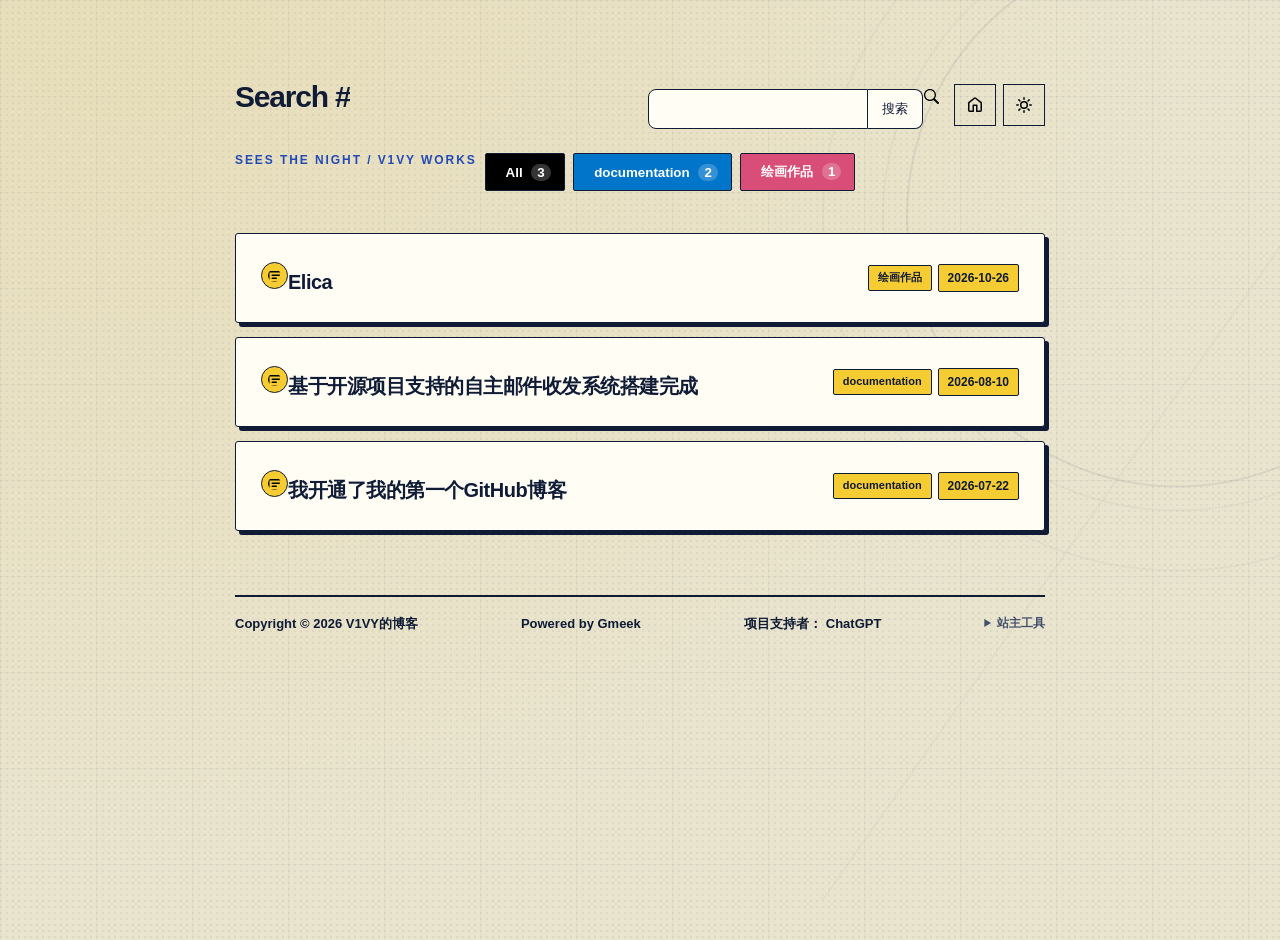
==== commit e33ea515: "🎉auto update by Gmeek action" ====
--- a/docs/tag.html
+++ b/docs/tag.html
@@ -152,7 +152,30 @@
 html[data-color-mode=dark] #footer,html[data-color-mode=dark] .tagTitle{color:var(--ink)}
 html[data-color-mode=dark] .category-card:first-child,html[data-color-mode=dark] .SideNav-item,html[data-color-mode=dark] #postBody{background:var(--surface)}
 html[data-color-mode=dark] .category-heading span,html[data-color-mode=dark] .archive-heading span,html[data-color-mode=dark] .category-card:first-child .category-index,html[data-color-mode=dark] .category-card:first-child .category-arrow{color:var(--blue)}
-@media(max-width:760px){.portfolio-actions{grid-template-columns:1fr}.owner-tools summary{min-height:44px;padding-top:8px}.owner-tools>a{min-height:44px}}</style><script>document.addEventListener("DOMContentLoaded", () => {
+@media(max-width:760px){.portfolio-actions{grid-template-columns:1fr}.owner-tools summary{min-height:44px;padding-top:8px}.owner-tools>a{min-height:44px}}
+
+/* Personal file: a separate, quieter space beside the works archive. */
+.about-section{margin:8px 0 44px;scroll-margin-top:24px}
+.about-profile{display:grid;grid-template-columns:100px minmax(0,1fr);gap:28px;padding:30px;background:#101b36;color:#fffdf4;border:1px solid #101b36}
+.about-portrait{width:100px;height:100px;object-fit:cover;border-radius:50%;border:2px solid #f5cc32}
+.about-copy{min-width:0}
+.about-eyebrow{margin:0 0 6px;color:#f5cc32;font-size:11px;font-weight:800;letter-spacing:.16em}
+.about-copy>h3{margin:0 0 12px;font-size:32px;font-weight:900;line-height:1.2}
+.about-tabs{display:flex;flex-wrap:wrap;gap:0;background:var(--surface);border:1px solid #101b36;border-bottom:0}
+.about-tab{flex:1;min-width:70px;min-height:52px;padding:12px 18px;border:0;border-bottom:3px solid transparent;border-radius:0;background:transparent;color:var(--muted);font:inherit;font-weight:700;cursor:pointer}
+.about-tab:hover{color:var(--ink);background:var(--paper)}
+.about-tab[aria-selected=true]{color:#101b36;background:#f5cc32;border-bottom-color:#2449b8}
+.about-tab:active{filter:brightness(.95)}
+.about-panels{padding:28px 30px;background:var(--surface);border:1px solid #101b36;box-shadow:6px 6px 0 #101b36}
+.about-content{font-size:16px;line-height:1.85;overflow-wrap:anywhere;text-wrap:pretty}
+.about-content>:first-child{margin-top:0}.about-content>:last-child{margin-bottom:0}
+.about-content img{display:block;max-width:100%;max-height:520px;width:auto;height:auto;object-fit:contain;margin:16px 0;border-radius:3px}
+.about-content a{color:var(--blue);text-decoration:underline}.about-profile a{color:#f5cc32}
+.about-content pre{max-width:100%;overflow:auto;padding:16px;background:var(--paper);color:var(--ink)}
+.about-content table{display:block;max-width:100%;overflow:auto}.about-content blockquote{margin-left:0;padding-left:18px;border-left:2px solid #f5cc32}
+.about-panel{min-height:110px}.about-panel[hidden],.portfolio-home .SideNav-item[hidden]{display:none!important}
+.about-status{margin:16px 0 0;color:var(--muted);font-size:13px}
+@media(max-width:760px){.about-profile{grid-template-columns:64px minmax(0,1fr);gap:18px;padding:23px 20px}.about-portrait{width:64px;height:64px}.about-copy>h3{font-size:27px}.about-tab{min-width:56px;padding:12px 6px;font-size:15px}.about-panels{padding:22px 20px}.about-content img{max-height:400px}}</style><script>document.addEventListener("DOMContentLoaded", () => {
   const categories = [
     { label: "信息作品", number: "01", title: ["信息", "作品"], note: "设计、研究与可视化表达" },
     { label: "绘画作品", number: "02", title: ["绘画", "作品"], note: "插画、角色与视觉练习" },
@@ -181,7 +204,9 @@
     const actions = make("div", "portfolio-actions");
     const browse = make("a", "portfolio-action", "浏览全部文章 ↗");
     browse.href = "tag.html#All";
-    actions.append(browse);
+    const aboutLink = make("a", "portfolio-action", "关于我 ↗");
+    aboutLink.href = "#about-me";
+    actions.append(browse, aboutLink);
     hero.append(copy, actions);
 
     const heading = make("div", "category-heading");
@@ -202,8 +227,142 @@
     const archive = make("div", "archive-heading");
     archive.append(make("h2", "", "最近更新"));
     archive.append(make("span", "", "RECENT ENTRIES / 最近记录"));
-    description.before(hero, heading, grid, archive);
+    const about = make("section", "about-section");
+    about.id = "about-me";
+    about.setAttribute("aria-labelledby", "about-heading");
+    const aboutHeading = make("div", "category-heading");
+    const aboutTitle = make("h2", "", "关于我");
+    aboutTitle.id = "about-heading";
+    aboutHeading.append(aboutTitle, make("span", "", "PERSONAL FILE / V1VY"));
+    const profile = make("div", "about-profile");
+    const avatar = document.querySelector(".avatar");
+    if (avatar) {
+      const portrait = avatar.cloneNode(true);
+      portrait.removeAttribute("id");
+      portrait.className = "about-portrait";
+      portrait.alt = "V1VY 的头像";
+      profile.append(portrait);
+    }
+    const bio = make("div", "about-copy");
+    bio.append(make("p", "about-eyebrow", "BEHIND THE WORKS"), make("h3", "", "V1VY"));
+    const bioContent = make("div", "about-content", "自我简介尚未填写。");
+    bio.append(bioContent);
+    profile.append(bio);
+    const interests = ["游戏", "音乐", "影视", "漫画", "小说"];
+    const tabs = make("div", "about-tabs");
+    tabs.setAttribute("role", "tablist");
+    tabs.setAttribute("aria-label", "我的兴趣");
+    const panels = make("div", "about-panels");
+    const destinations = new Map([["自我简介", bioContent]]);
+    const buttons = [];
+    const activate = index => {
+      buttons.forEach((button, i) => {
+        button.setAttribute("aria-selected", String(i === index));
+        button.tabIndex = i === index ? 0 : -1;
+        destinations.get(interests[i]).hidden = i !== index;
+      });
+    };
+    interests.forEach((label, index) => {
+      const button = make("button", "about-tab", label);
+      button.type = "button";
+      button.id = "interest-tab-" + index;
+      button.setAttribute("role", "tab");
+      button.setAttribute("aria-controls", "interest-panel-" + index);
+      const panel = make("div", "about-content about-panel", "还没有分享" + label + "相关的内容。");
+      panel.id = "interest-panel-" + index;
+      panel.setAttribute("role", "tabpanel");
+      panel.setAttribute("aria-labelledby", button.id);
+      panel.tabIndex = 0;
+      buttons.push(button);
+      destinations.set(label, panel);
+      button.addEventListener("click", () => activate(index));
+      button.addEventListener("keydown", event => {
+        let next = index;
+        if (event.key === "ArrowRight") next = (index + 1) % interests.length;
+        else if (event.key === "ArrowLeft") next = (index + interests.length - 1) % interests.length;
+        else if (event.key === "Home") next = 0;
+        else if (event.key === "End") next = interests.length - 1;
+        else return;
+        event.preventDefault();
+        activate(next);
+        buttons[next].focus();
+      });
+      tabs.append(button);
+      panels.append(panel);
+    });
+    activate(0);
+    const status = make("p", "about-status", "正在读取个人档案…");
+    status.setAttribute("role", "status");
+    about.append(aboutHeading, profile, tabs, panels, status);
+    description.before(hero, heading, grid, about, archive);
     description.hidden = true;
+
+    // The personal file has its own space, outside the recent works list.
+    home.querySelectorAll(".SideNav-item").forEach(item => {
+      if (Array.from(item.querySelectorAll(".LabelName")).some(label => label.textContent.trim() === "关于我")) {
+        item.hidden = true;
+      }
+    });
+
+    const loadProfile = async () => {
+      try {
+        const indexResponse = await fetch("postList.json");
+        if (!indexResponse.ok) throw new Error("Cannot load archive");
+        const posts = await indexResponse.json();
+        const entries = Object.entries(posts).filter(([key, post]) => /^P\d+$/.test(key) && post.labels?.includes("关于我"));
+        entries.sort((a, b) => Number(b[0].slice(1)) - Number(a[0].slice(1)));
+        if (!entries.length) {
+          status.textContent = "个人档案，待续。";
+          return;
+        }
+        const postUrl = new URL(entries[0][1].postUrl, location.href);
+        if (postUrl.origin !== location.origin || !postUrl.pathname.includes("/post/")) throw new Error("Invalid profile URL");
+        const response = await fetch(postUrl);
+        if (!response.ok) throw new Error("Cannot load profile");
+        const parsed = new DOMParser().parseFromString(await response.text(), "text/html");
+        const body = parsed.querySelector("#postBody");
+        if (!body) throw new Error("Missing profile content");
+        // Only keep passive Markdown content when embedding an article on the homepage.
+        body.querySelectorAll("script,style,iframe,object,embed,form,input,button,svg,math,link,meta").forEach(node => node.remove());
+        body.querySelectorAll("*").forEach(node => {
+          for (const attribute of Array.from(node.attributes)) {
+            if (!['href', 'src', 'alt', 'title', 'colspan', 'rowspan'].includes(attribute.name)) node.removeAttribute(attribute.name);
+          }
+          for (const name of ["href", "src"]) {
+            if (!node.hasAttribute(name)) continue;
+            try {
+              const url = new URL(node.getAttribute(name), postUrl);
+              if (!["https:", "http:"].includes(url.protocol)) node.removeAttribute(name);
+              else node.setAttribute(name, url.href);
+            } catch { node.removeAttribute(name); }
+          }
+          if (node.tagName === "IMG") { node.loading = "lazy"; node.decoding = "async"; }
+        });
+        let target = null;
+        const filled = new Set();
+        for (const node of Array.from(body.childNodes)) {
+          if (node.nodeType === 1 && node.tagName === "H3" && destinations.has(node.textContent.trim())) {
+            target = destinations.get(node.textContent.trim());
+            target.replaceChildren();
+            filled.add(target);
+          } else if (target) {
+            if (node.textContent.trim() === "_No response_" || node.textContent.trim() === "无响应") continue;
+            target.append(node.cloneNode(true));
+          }
+        }
+        destinations.forEach((target, label) => {
+          if (!filled.has(target) || (!target.textContent.trim() && !target.querySelector("img"))) {
+            target.textContent = label === "自我简介" ? "自我简介尚未填写。" : "还没有分享" + label + "相关的内容。";
+          }
+        });
+        const full = make("a", "", "阅读完整个人档案 ↗");
+        full.href = postUrl.href;
+        status.replaceChildren(full);
+      } catch {
+        status.textContent = "个人档案暂时无法加载，请稍后刷新。";
+      }
+    };
+    loadProfile();
   }
 
   const footer = document.querySelector("#footer");
@@ -218,6 +377,11 @@
     const publish = make("a", "", "在 GitHub 发布作品 ↗");
     publish.href = "https://github.com/V1VYitar/V1VYitar.github.io/issues/new/choose";
     tools.append(publish);
+    const editAbout = make("a", "", "管理关于我 ↗");
+    editAbout.href = "https://github.com/V1VYitar/V1VYitar.github.io/issues?q=is%3Aissue+label%3A%E5%85%B3%E4%BA%8E%E6%88%91";
+    const createAbout = make("a", "", "首次填写关于我 ↗");
+    createAbout.href = "https://github.com/V1VYitar/V1VYitar.github.io/issues/new?template=04-about-me.yml";
+    tools.append(editAbout, createAbout);
     footer.append(credits, tools);
   }
 
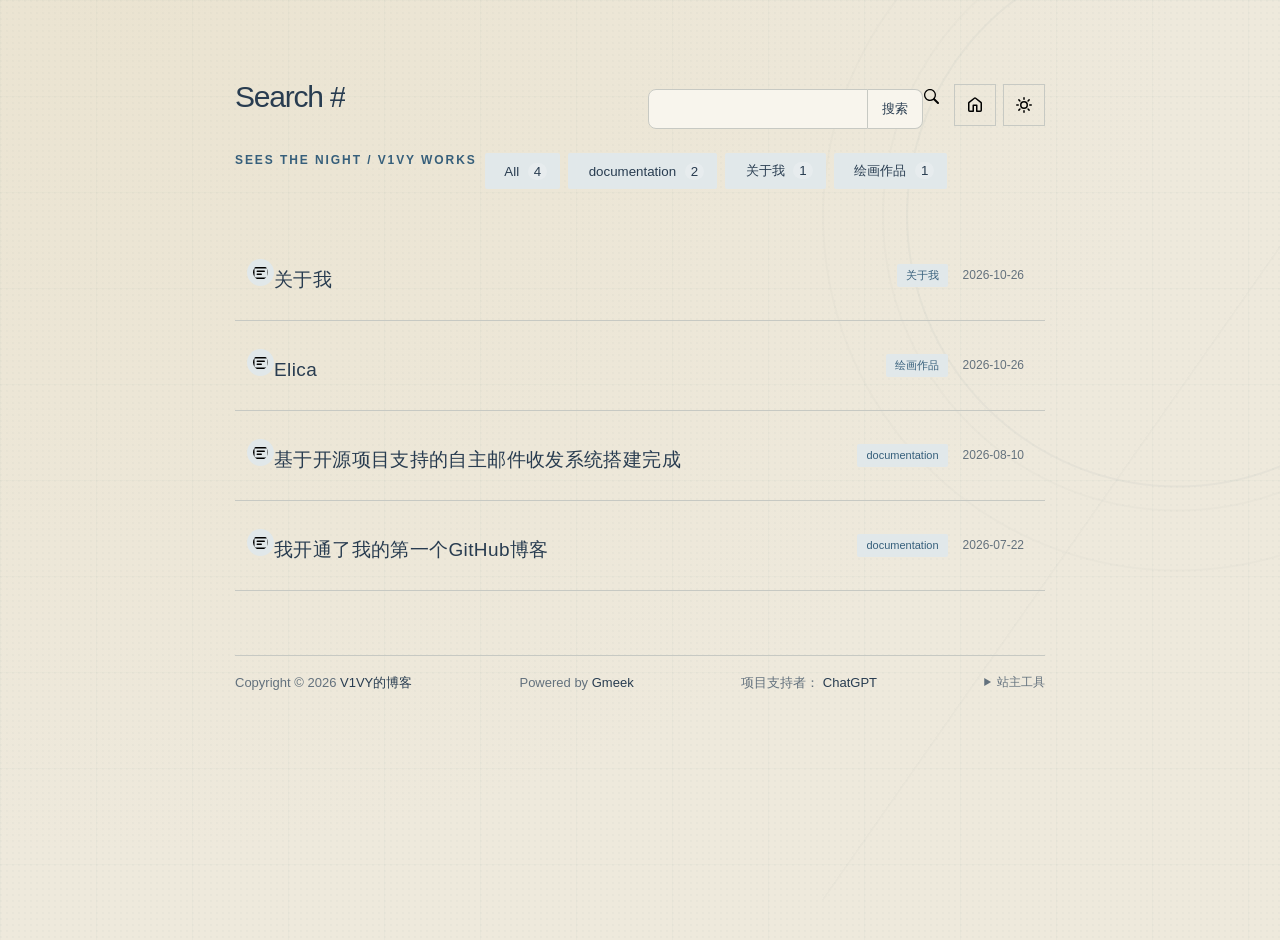
==== commit 8a12ad72: "Redesign blog with quiet blue and cream palette and scroll-reveal covers" ====
--- a/docs/tag.html
+++ b/docs/tag.html
@@ -175,7 +175,90 @@
 .about-content table{display:block;max-width:100%;overflow:auto}.about-content blockquote{margin-left:0;padding-left:18px;border-left:2px solid #f5cc32}
 .about-panel{min-height:110px}.about-panel[hidden],.portfolio-home .SideNav-item[hidden]{display:none!important}
 .about-status{margin:16px 0 0;color:var(--muted);font-size:13px}
-@media(max-width:760px){.about-profile{grid-template-columns:64px minmax(0,1fr);gap:18px;padding:23px 20px}.about-portrait{width:64px;height:64px}.about-copy>h3{font-size:27px}.about-tab{min-width:56px;padding:12px 6px;font-size:15px}.about-panels{padding:22px 20px}.about-content img{max-height:400px}}</style><script>document.addEventListener("DOMContentLoaded", () => {
+/* Photographic opening, below the registration grid and lunar orbit layers. */
+.portfolio-home{max-width:1260px;min-width:320px;margin:0 auto;padding:0 56px 36px;overflow-x:clip;line-height:1.75}
+.portfolio-home .listTitle{white-space:normal;overflow-wrap:anywhere}
+.cover-scene{position:relative;width:100vw;margin-left:calc(50% - 50vw);height:calc(100svh + 240px);min-height:900px;margin-bottom:48px;background:#101b26;isolation:isolate}
+.cover-backdrop{position:sticky;top:0;height:100svh;overflow:hidden;background:#101b26;isolation:isolate}
+.cover-photo{display:block;width:auto;max-width:100%;height:100%;margin-left:auto;object-fit:contain;object-position:right center;mask-image:linear-gradient(90deg,transparent,#000 24%);transform-origin:right center;clip-path:inset(0 0 32% 0);transform:scale(1.08)}
+.cover-texture{position:absolute;inset:0;background:linear-gradient(90deg,#101b36eb 0%,#101b3680 40%,#101b3610 75%),radial-gradient(circle at 92% 24%,transparent 0 269px,#ecd16e30 270px 271px,transparent 272px 293px,#ecd16e15 294px 295px,transparent 296px 353px,#ecd16e15 354px 355px,transparent 356px),radial-gradient(circle at 1px 1px,#ecd16e20 .65px,transparent .9px),linear-gradient(#ecd16e09 1px,transparent 1px),linear-gradient(90deg,#ecd16e09 1px,transparent 1px);background-size:auto,auto,6px 6px,96px 96px,96px 96px;pointer-events:none}
+.cover-foreground{position:absolute;top:0;left:50%;width:min(1260px,100%);padding:30px 56px;transform:translateX(-50%);color:#fffdf4}
+.cover-foreground #header{border-bottom-color:#ecd16e60}
+.cover-foreground .blogTitle,.cover-foreground .title-right .circle{color:#fffdf4;border-color:#ecd16e70}
+.cover-foreground .avatar{box-shadow:0 0 0 4px #101b36,0 0 0 6px #ecd16e}
+.cover-foreground .portfolio-hero{min-height:360px;grid-template-columns:minmax(0,1fr) 200px;padding:48px 0 42px;border:0;background:transparent;box-shadow:none;overflow:visible}
+.cover-foreground .portfolio-hero:before{display:none}
+.cover-foreground .portfolio-hero:after{right:0;top:0;width:30px;height:30px}
+.cover-foreground .portfolio-title{font-size:clamp(48px,6vw,76px);line-height:1.18;letter-spacing:-.045em;text-shadow:0 2px 24px #101b3680}
+.cover-foreground .portfolio-title em{display:block;font-style:normal}
+.cover-foreground .portfolio-note{max-width:440px}
+.cover-scroll-cue{display:block;color:#ecd16e;font-size:12px;letter-spacing:.15em}
+@media(max-width:760px){.portfolio-home{padding:0 18px 26px}.cover-scene{min-height:850px}.cover-foreground{padding:20px 18px}.cover-foreground .portfolio-hero{grid-template-columns:1fr;gap:22px;padding:25px 6px 28px;min-height:0}.cover-foreground .portfolio-title{font-size:clamp(42px,10vw,66px)}.cover-foreground .portfolio-actions{max-width:280px}.cover-photo{width:100%;object-position:center;transform-origin:center;mask-image:none}.cover-texture{background-image:linear-gradient(180deg,#101b36b8,#101b3660 50%,#101b3610),radial-gradient(circle at 92% 24%,transparent 0 269px,#ecd16e30 270px 271px,transparent 272px),radial-gradient(circle at 1px 1px,#ecd16e20 .65px,transparent .9px),linear-gradient(#ecd16e09 1px,transparent 1px),linear-gradient(90deg,#ecd16e09 1px,transparent 1px)}}
+@media(prefers-reduced-motion:reduce){.cover-photo{clip-path:none;transform:none}.cover-scroll-cue{visibility:hidden}}
+@media(max-width:760px){.about-profile{grid-template-columns:64px minmax(0,1fr);gap:18px;padding:23px 20px}.about-portrait{width:64px;height:64px}.about-copy>h3{font-size:27px}.about-tab{min-width:56px;padding:12px 6px;font-size:15px}.about-panels{padding:22px 20px}.about-content img{max-height:400px}}
+
+/* A photographic coda echoes the opening, revealing its full frame on arrival. */
+.closing-scene{height:calc(clamp(300px,52.734375vw,900px) + 240px);min-height:0;margin-top:64px;margin-bottom:0;background:#101b26}
+.closing-scene .cover-backdrop{height:clamp(300px,52.734375vw,900px);top:max(0px,calc(100svh - clamp(300px,52.734375vw,900px)))}
+.closing-scene .cover-photo{width:100%;height:100%;margin:0;object-fit:contain;object-position:center;transform-origin:center;mask-image:none}
+.closing-scene .cover-texture{background-image:linear-gradient(180deg,#101b26 0%,#101b2640 16%,#101b2610 55%,#101b2670 100%),radial-gradient(circle at 92% 24%,transparent 0 269px,#ecd16e20 270px 271px,transparent 272px 293px,#ecd16e10 294px 295px,transparent 296px),radial-gradient(circle at 1px 1px,#ecd16e16 .65px,transparent .9px),linear-gradient(#ecd16e08 1px,transparent 1px),linear-gradient(90deg,#ecd16e08 1px,transparent 1px)}
+@media(max-width:760px){.closing-scene{margin-top:40px}}
+
+/* Quiet archive: warm paper, mist blue and the deep blue of evening. */
+:root{--paper:#eee9dc;--surface:#f8f5ed;--ink:#283c50;--muted:#63717d;--line:#c7c9c3;--blue:#365f7b;--soft:#e1e8ea;--shadow:none;--texture-line:#395b7206;--texture-dot:#395b720b;--texture-glow:#d2bd8420}
+html[data-color-mode=dark]{--paper:#17232f;--surface:#202f3d;--ink:#e4e7df;--muted:#acb9bf;--line:#455664;--blue:#a6c8db;--soft:#304352;--texture-line:#bcced706;--texture-dot:#bcced70b;--texture-glow:#bfa9770b}
+body{font-family:"Segoe UI","Noto Sans SC",sans-serif}
+#header{border-bottom:1px solid var(--line)}
+.title-left .blogTitle{font-weight:600;letter-spacing:.06em}
+.title-right .circle{border:1px solid var(--line);color:var(--ink)}
+.title-right .circle:hover{background:var(--soft);color:var(--ink)}
+.avatar{border:1px solid var(--line);box-shadow:none}
+.category-heading,.archive-heading{margin-bottom:22px}
+.category-heading h2,.archive-heading h2{font-family:"Noto Serif SC","Songti SC",SimSun,serif;font-size:26px;font-weight:500;letter-spacing:.1em}
+.category-heading span,.archive-heading span{color:var(--muted);font-size:10px;font-weight:500;letter-spacing:.18em}
+.category-grid{gap:22px;margin-bottom:60px}
+.category-card{min-height:210px;padding:28px;border:1px solid var(--line);border-radius:2px;box-shadow:none;background:var(--surface);color:var(--ink);transition:transform .2s,border-color .2s}
+.category-card:nth-child(2){background:#e0e7e7;color:#283c50}
+.category-card:nth-child(3){background:#2b455d;color:#f3eee1}
+.category-card:before{width:38px;height:1px;top:28px;right:28px;background:#8da7b5;clip-path:none}
+.category-card:nth-child(2):before,.category-card:nth-child(3):before{background:#baaf8d}
+.category-card:hover{transform:translateY(-3px);box-shadow:none;border-color:#7e99a8;color:var(--ink)}
+.category-card:nth-child(2):hover{color:#283c50}.category-card:nth-child(3):hover{color:#f3eee1}
+.category-index,.category-card:nth-child(2) .category-index{color:#536d7e;font-size:10px;font-weight:500;letter-spacing:.16em}
+.category-card:nth-child(3) .category-index{color:#c7d1d1}
+.category-card h3{font-family:"Noto Serif SC","Songti SC",SimSun,serif;font-size:29px;font-weight:500;line-height:1.35;letter-spacing:.12em}
+.category-card p{font-size:12px;font-weight:400;letter-spacing:.04em}
+.category-arrow,.category-card:nth-child(2) .category-arrow{color:#536d7e;font-weight:400}.category-card:nth-child(3) .category-arrow{color:#cfccbb}
+.about-section{margin-bottom:60px}.about-profile{padding:36px;background:#2b455d;border:0;color:#f3eee1}
+.about-portrait{border:1px solid #bdc7c4}.about-eyebrow{color:#cfc4a2;font-weight:500}.about-copy>h3{font-weight:500;letter-spacing:.1em}
+.about-profile a{color:#d9d2b9}.about-tabs{border-color:var(--line)}
+.about-tab{font-weight:500;letter-spacing:.08em}.about-tab[aria-selected=true]{color:var(--ink);background:var(--soft);border-bottom-color:#7394a5}
+.about-panels{border-color:var(--line);box-shadow:none;padding:32px}.about-content{line-height:2}
+.SideNav{gap:0}.SideNav-item{min-height:110px;border:0!important;border-bottom:1px solid var(--line)!important;background:transparent;border-radius:0!important;box-shadow:none;padding:25px 12px!important}
+.SideNav-item:hover{background:var(--surface);transform:none;box-shadow:none;border-color:var(--line)!important}
+.SideNav-icon{border:0;background:var(--soft);color:var(--blue)}.listTitle{font-size:19px;font-weight:500;letter-spacing:.02em}
+.listLabels .Label{border:0;border-radius:2px;background:var(--soft)!important;color:var(--blue)!important;font-weight:500;padding:5px 9px}
+.listLabels .LabelTime{color:var(--muted)!important;background:transparent!important}
+#footer{border-top:1px solid var(--line);color:var(--muted);font-weight:400}#footer a{color:var(--ink)}
+.cover-texture{opacity:.76}.cover-foreground .portfolio-title{font-family:"Noto Serif SC","Songti SC",SimSun,serif;font-weight:400;letter-spacing:.06em;line-height:1.4}
+.portfolio-kicker,.cover-scroll-cue{color:#ddd2b1;font-weight:400}.cover-foreground .portfolio-title em{color:#e8ddbb}
+.cover-foreground .portfolio-note{color:#d3dce1;font-weight:400;line-height:1.9}
+.cover-foreground .portfolio-hero:after{display:none}.cover-foreground .avatar{box-shadow:none;border-color:#c8c7b5}
+.portfolio-action{background:#eee9dce8;border:1px solid #c6c8ba;box-shadow:none;color:#283c50;font-size:13px;font-weight:500;letter-spacing:.06em;transition:background .2s}
+.portfolio-action:hover{background:#f8f5ed;transform:none;box-shadow:none;color:#283c50}
+.closing-scene .cover-backdrop{top:0}.closing-scene .cover-photo{clip-path:inset(0 0 100% 0);transform:none}
+#postBody{border:1px solid var(--line)!important;background:var(--surface);box-shadow:none;color:var(--ink)}
+#postBody h2{border-color:var(--line)}#postBody blockquote{border-left:2px solid #91a7af;background:var(--soft);color:var(--ink)}
+#postBody pre{border:1px solid var(--line);background:var(--soft);color:var(--ink);box-shadow:none}
+.postTitle{font-family:"Noto Serif SC","Songti SC",SimSun,serif;font-weight:500;line-height:1.5}
+body:has(.tagTitle) .tagTitle{color:var(--ink);font-weight:500}
+#taglabel .Label{border:0!important;background:var(--soft)!important;color:var(--ink)!important;font-weight:500}
+html[data-color-mode=dark] .category-card:first-child .category-index,html[data-color-mode=dark] .category-card:first-child .category-arrow{color:var(--blue)}
+@media(max-width:760px){.category-grid{gap:14px;margin-bottom:44px}.category-card{min-height:170px;padding:24px}.category-heading h2,.archive-heading h2{font-size:24px}.about-section{margin-bottom:44px}.about-profile{padding:26px 22px}.about-panels{padding:24px 20px}.cover-foreground .portfolio-title{font-size:clamp(36px,9vw,58px)}}
+@media(prefers-reduced-motion:reduce){.closing-scene .cover-photo{clip-path:none}}
+
+.portfolio-home #content>.category-heading{max-width:none;margin:0 0 22px!important}.portfolio-home #content>.category-heading:before{display:none}
+</style><script>document.addEventListener("DOMContentLoaded", () => {
   const categories = [
     { label: "信息作品", number: "01", title: ["信息", "作品"], note: "设计、研究与可视化表达" },
     { label: "绘画作品", number: "02", title: ["绘画", "作品"], note: "插画、角色与视觉练习" },
@@ -193,10 +276,10 @@
     document.body.classList.add("portfolio-home");
     const hero = make("section", "portfolio-hero");
     const copy = make("div");
-    copy.append(make("p", "portfolio-kicker", "月夜档案 / MIDNIGHT WORKS"));
+    copy.append(make("p", "portfolio-kicker", "创作者档案 / CREATOR ARCHIVE"));
     const title = make("h1", "portfolio-title");
-    title.append(document.createTextNode("把脑海里的东西，"));
-    const accent = make("em", "", "把想象带到现实。");
+    title.append(document.createTextNode("成为一个"));
+    const accent = make("em", "", "不一样的人。");
     title.append(accent);
     copy.append(title);
     const intro = make("p", "portfolio-note", description.textContent.trim());
@@ -296,6 +379,70 @@
     about.append(aboutHeading, profile, tabs, panels, status);
     description.before(hero, heading, grid, about, archive);
     description.hidden = true;
+
+    // A full-bleed photographic opening; scroll reveals the crop without moving the page layout.
+    const scene = make("section", "cover-scene");
+    scene.setAttribute("aria-label", "野花与草地封面");
+    const backdrop = make("div", "cover-backdrop");
+    backdrop.setAttribute("aria-hidden", "true");
+    const photo = make("img", "cover-photo");
+    photo.src = new URL("assets/meadow-cover.jpg", document.baseURI).href;
+    photo.alt = "";
+    photo.width = 1080;
+    photo.height = 1082;
+    photo.fetchPriority = "high";
+    backdrop.append(photo, make("div", "cover-texture"));
+    const foreground = make("div", "cover-foreground");
+    const header = document.querySelector("#header");
+    scene.append(backdrop, foreground);
+    document.body.prepend(scene);
+    if (header) foreground.append(header);
+    foreground.append(hero);
+    const cue = make("span", "cover-scroll-cue", "向下滑动，展开这一刻 ↓");
+    foreground.append(cue);
+    const closing = make("section", "cover-scene closing-scene");
+    closing.setAttribute("aria-label", "暮色、身影与飞鸟封面");
+    const closingBackdrop = make("div", "cover-backdrop");
+    closingBackdrop.setAttribute("aria-hidden", "true");
+    const closingPhoto = make("img", "cover-photo");
+    closingPhoto.src = new URL("assets/twilight-cover.jpg", document.baseURI).href;
+    closingPhoto.alt = "";
+    closingPhoto.width = 2048;
+    closingPhoto.height = 1080;
+    closingPhoto.loading = "lazy";
+    closingPhoto.decoding = "async";
+    closingBackdrop.append(closingPhoto, make("div", "cover-texture"));
+    closing.append(closingBackdrop);
+    const pageFooter = document.querySelector("#footer");
+    if (pageFooter) pageFooter.before(closing);
+    else document.body.append(closing);
+    const reducedMotion = window.matchMedia("(prefers-reduced-motion: reduce)");
+    let frame = 0;
+    let previousProgress = -1;
+    let previousClosingProgress = -1;
+    const renderCover = () => {
+      frame = 0;
+      const progress = reducedMotion.matches ? 1 : Math.min(1, Math.max(0, -scene.getBoundingClientRect().top / 240));
+      if (progress !== previousProgress) {
+      previousProgress = progress;
+      photo.style.clipPath = `inset(0 0 ${32 * (1 - progress)}% 0)`;
+      photo.style.transform = `scale(${1 + .08 * (1 - progress)})`;
+      cue.style.opacity = String(1 - progress);
+      }
+      const closingProgress = reducedMotion.matches ? 1 : Math.min(1, Math.max(0,
+        (window.innerHeight - closing.getBoundingClientRect().top) / (Math.min(window.innerHeight, closingBackdrop.offsetHeight) + 240)));
+      if (closingProgress !== previousClosingProgress) {
+        previousClosingProgress = closingProgress;
+        closingPhoto.style.clipPath = `inset(0 0 ${100 * (1 - closingProgress)}% 0)`;
+        closingPhoto.style.transform = "none";
+      }
+    };
+    const scheduleCover = () => { if (!frame) frame = requestAnimationFrame(renderCover); };
+    window.addEventListener("scroll", scheduleCover, { passive: true });
+    window.addEventListener("resize", scheduleCover);
+    window.addEventListener("pageshow", scheduleCover);
+    reducedMotion.addEventListener("change", scheduleCover);
+    renderCover();
 
     // The personal file has its own space, outside the recent works list.
     home.querySelectorAll(".SideNav-item").forEach(item => {
@@ -402,7 +549,8 @@
       subtree: true
     });
   }
-});</script>
+});
+</script>
     <link rel="icon" href="https://avatars.githubusercontent.com/u/307934510?v=4"><script>
         let theme = localStorage.getItem("meek_theme") || "light";
         document.documentElement.setAttribute("data-color-mode", theme);
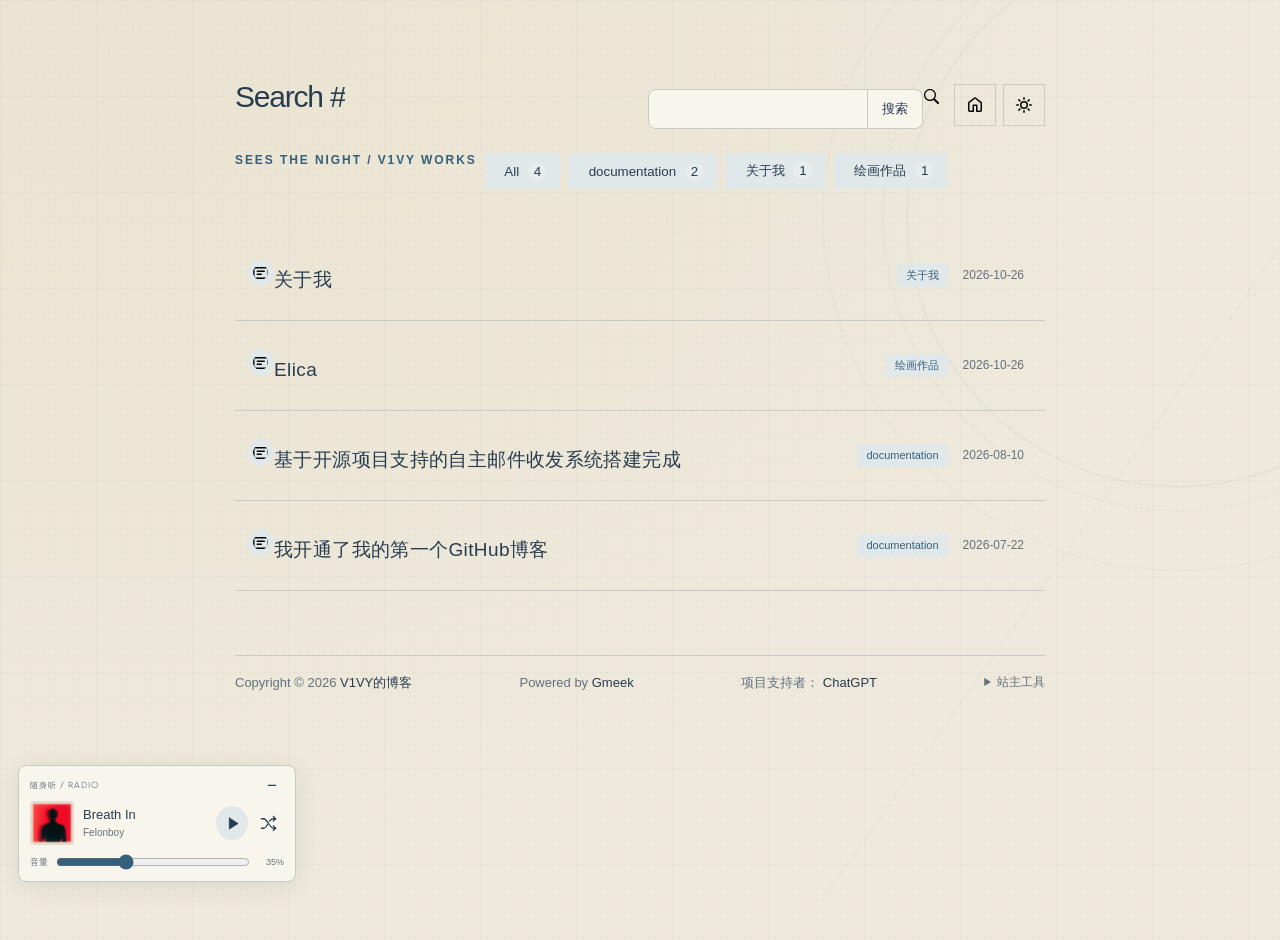
==== commit 58171c86: "Add compact random music player, album covers and handwritten fonts" ====
--- a/docs/tag.html
+++ b/docs/tag.html
@@ -258,6 +258,43 @@
 @media(prefers-reduced-motion:reduce){.closing-scene .cover-photo{clip-path:none}}
 
 .portfolio-home #content>.category-heading{max-width:none;margin:0 0 22px!important}.portfolio-home #content>.category-heading:before{display:none}
+
+/* Compact radio, tucked into the lower left corner. */
+.music-player{position:fixed;z-index:1000;left:max(18px,env(safe-area-inset-left));bottom:max(18px,env(safe-area-inset-bottom));width:264px;padding:14px 16px;border:1px solid var(--line);border-radius:7px;background:var(--surface);color:var(--ink);box-shadow:0 8px 32px #17232f18;font:13px/1.5 "Segoe UI","Noto Sans SC",sans-serif}
+.music-top{display:flex;align-items:center;justify-content:space-between;gap:12px}.music-label{font-size:10px;letter-spacing:.16em;color:var(--muted)}
+.music-player button{min-height:36px;padding:6px 12px;border:1px solid var(--line);border-radius:4px;background:transparent;color:var(--ink);font:inherit;cursor:pointer}
+.music-player button:hover{background:var(--soft)}.music-player button:disabled{opacity:.45;cursor:default}.music-player .music-fold{min-height:28px;width:30px;padding:0;font-size:19px;border:0}
+.music-track{margin:10px 0 2px;font-family:"Noto Serif SC",SimSun,serif;font-size:17px;overflow-wrap:anywhere}.music-artist{margin:0 0 14px;color:var(--muted);font-size:11px}
+.music-buttons{display:flex;gap:8px}.music-player .music-play{background:var(--soft);min-width:65px}.music-next{flex:1}
+.music-volume{display:flex;align-items:center;gap:9px;margin-top:14px;font-size:11px;color:var(--muted)}.music-volume input{min-width:0;flex:1;width:100%;accent-color:var(--blue);cursor:pointer}.music-volume-value{min-width:30px;text-align:right}
+.music-status{margin:10px 0 0;color:var(--muted);font-size:10px}.music-body[hidden]{display:none}
+.portfolio-home #footer{padding-bottom:245px}
+body:not(.portfolio-home){padding-bottom:270px}
+.cover-scene:not(.closing-scene) .cover-photo{width:100%;object-fit:contain;mask-image:linear-gradient(90deg,transparent,#000 18%)}
+.closing-scene{height:calc(clamp(300px,70svh,850px) + 240px)}.closing-scene .cover-backdrop{height:clamp(300px,70svh,850px)}
+@media(max-width:760px){.music-player{left:12px;bottom:max(12px,env(safe-area-inset-bottom));width:238px;padding:10px 13px}.music-player button{min-height:40px}.music-volume input{min-height:28px}.cover-scene:not(.closing-scene) .cover-photo{mask-image:none}}
+
+/* Self-hosted fonts: handwritten Chinese headings and rounded Latin details. */
+@font-face{font-family:"V1VY Hand";src:url("/assets/fonts/MaShanZheng-Regular.woff2") format("woff2");font-weight:400;font-style:normal;font-display:swap}
+@font-face{font-family:"V1VY Round";src:url("/assets/fonts/Comfortaa.woff2") format("woff2");font-weight:300 700;font-style:normal;font-display:swap}
+.cover-foreground .portfolio-title,.category-heading h2,.archive-heading h2,.category-card h3,.postTitle{font-family:"V1VY Hand","Noto Serif SC",SimSun,serif;font-weight:400;letter-spacing:.05em}
+.category-heading h2,.archive-heading h2{font-size:32px}.category-card h3{font-size:34px}.cover-foreground .portfolio-title{line-height:1.35}
+.portfolio-kicker,.category-index,.category-heading>span,.archive-heading>span,.about-eyebrow,.music-label{font-family:"V1VY Round","Segoe UI",sans-serif;font-weight:400}
+.title-left .blogTitle,.about-copy>h3{font-family:"V1VY Round","Segoe UI","Noto Sans SC",sans-serif}
+/* Pocket-size radio: the cover is the visual anchor, controls stay quiet. */
+.music-player{width:278px;padding:9px 11px;border-radius:8px;box-shadow:0 5px 24px #17232f14}
+.music-top{height:21px;margin-bottom:5px}.music-label{font-size:8px;letter-spacing:.12em}.music-player .music-fold{width:24px;min-height:24px;font-size:17px}
+.music-body{display:grid;grid-template-columns:44px minmax(0,1fr) 68px;gap:5px 9px;align-items:center}
+.music-cover{display:block;width:44px;height:44px;object-fit:cover;border-radius:4px;background:var(--soft)}.music-cover[hidden]{display:none}.music-body:has(.music-cover[hidden]) .music-info{grid-column:span 2}
+.music-info{min-width:0}.music-track{margin:0 0 3px;font:500 13px/1.35 "Segoe UI","Noto Sans SC",sans-serif;white-space:nowrap;overflow:hidden;text-overflow:ellipsis;overflow-wrap:normal}
+.music-artist{margin:0;font-size:10px;line-height:1.4;white-space:nowrap;overflow:hidden;text-overflow:ellipsis}
+.music-buttons{gap:4px}.music-player .music-play,.music-player .music-next{display:grid;place-items:center;flex:none;width:32px;min-width:32px;height:34px;min-height:34px;padding:6px;border:0;background:transparent;border-radius:50%}.music-player .music-play{background:var(--soft)}
+.music-buttons svg{display:block;width:19px;height:19px;fill:none;stroke:currentColor;stroke-width:1.6;stroke-linecap:round;stroke-linejoin:round}
+.music-play svg:has(path:only-child){fill:currentColor;stroke-width:1}
+.music-volume{grid-column:1/-1;margin:2px 0 0;gap:8px;font-size:9px;line-height:1;min-height:20px}.music-volume input{height:18px;min-height:18px;margin:0}.music-volume-value{min-width:26px}
+.music-status{position:absolute;width:1px;height:1px;padding:0;margin:-1px;overflow:hidden;clip-path:inset(50%);white-space:nowrap}
+.music-player.is-folded{width:166px}.music-player.is-folded .music-top{margin:0}.portfolio-home #footer{padding-bottom:140px}body:not(.portfolio-home){padding-bottom:165px}
+@media(max-width:760px){.music-player{width:264px;padding:8px 10px}.music-player .music-play,.music-player .music-next{min-height:36px;height:36px}.music-player .music-fold{min-height:28px}.category-heading h2,.archive-heading h2{font-size:29px}.category-card h3{font-size:32px}}
 </style><script>document.addEventListener("DOMContentLoaded", () => {
   const categories = [
     { label: "信息作品", number: "01", title: ["信息", "作品"], note: "设计、研究与可视化表达" },
@@ -382,14 +419,14 @@
 
     // A full-bleed photographic opening; scroll reveals the crop without moving the page layout.
     const scene = make("section", "cover-scene");
-    scene.setAttribute("aria-label", "野花与草地封面");
+    scene.setAttribute("aria-label", "暮色、身影与飞鸟封面");
     const backdrop = make("div", "cover-backdrop");
     backdrop.setAttribute("aria-hidden", "true");
     const photo = make("img", "cover-photo");
-    photo.src = new URL("assets/meadow-cover.jpg", document.baseURI).href;
+    photo.src = new URL("assets/twilight-cover.jpg", document.baseURI).href;
     photo.alt = "";
-    photo.width = 1080;
-    photo.height = 1082;
+    photo.width = 2048;
+    photo.height = 1080;
     photo.fetchPriority = "high";
     backdrop.append(photo, make("div", "cover-texture"));
     const foreground = make("div", "cover-foreground");
@@ -401,14 +438,14 @@
     const cue = make("span", "cover-scroll-cue", "向下滑动，展开这一刻 ↓");
     foreground.append(cue);
     const closing = make("section", "cover-scene closing-scene");
-    closing.setAttribute("aria-label", "暮色、身影与飞鸟封面");
+    closing.setAttribute("aria-label", "野花与草地封面");
     const closingBackdrop = make("div", "cover-backdrop");
     closingBackdrop.setAttribute("aria-hidden", "true");
     const closingPhoto = make("img", "cover-photo");
-    closingPhoto.src = new URL("assets/twilight-cover.jpg", document.baseURI).href;
+    closingPhoto.src = new URL("assets/meadow-cover.jpg", document.baseURI).href;
     closingPhoto.alt = "";
-    closingPhoto.width = 2048;
-    closingPhoto.height = 1080;
+    closingPhoto.width = 1080;
+    closingPhoto.height = 1082;
     closingPhoto.loading = "lazy";
     closingPhoto.decoding = "async";
     closingBackdrop.append(closingPhoto, make("div", "cover-texture"));
@@ -532,6 +569,153 @@
     footer.append(credits, tools);
   }
 
+
+  // The library is a small editable manifest; visitors only see the current track.
+  const music = make("aside", "music-player");
+  music.setAttribute("aria-label", "随机音乐播放器");
+  const musicTop = make("div", "music-top");
+  const musicLabel = make("span", "music-label", "随身听 / RADIO");
+  const fold = make("button", "music-fold", "−");
+  fold.type = "button";
+  fold.setAttribute("aria-label", "收起音乐播放器");
+  fold.setAttribute("aria-expanded", "true");
+  const musicBody = make("div", "music-body");
+  musicBody.id = "music-controls";
+  fold.setAttribute("aria-controls", musicBody.id);
+  fold.addEventListener("click", () => {
+    musicBody.hidden = !musicBody.hidden;
+    music.classList.toggle("is-folded", musicBody.hidden);
+    fold.textContent = musicBody.hidden ? "+" : "−";
+    fold.setAttribute("aria-expanded", String(!musicBody.hidden));
+    fold.setAttribute("aria-label", musicBody.hidden ? "展开音乐播放器" : "收起音乐播放器");
+  });
+  musicTop.append(musicLabel, fold);
+  const cover = make("img", "music-cover");
+  cover.alt = "";
+  cover.width = cover.height = 48;
+  cover.addEventListener("error", () => { cover.hidden = true; });
+  const trackInfo = make("div", "music-info");
+  const nowPlaying = make("p", "music-track", "正在读取音乐库…");
+  const artist = make("p", "music-artist");
+  const musicStatus = make("p", "music-status", "点击播放，让音乐陪你浏览。");
+  musicStatus.setAttribute("role", "status");
+  const controls = make("div", "music-buttons");
+  const playerIcon = (button, kind, label) => {
+    button.replaceChildren();
+    button.setAttribute("aria-label", label);
+    button.title = label;
+    const svg = document.createElementNS("http://www.w3.org/2000/svg", "svg");
+    svg.setAttribute("viewBox", "0 0 24 24");
+    svg.setAttribute("aria-hidden", "true");
+    const paths = {
+      play: ["M8 5l11 7-11 7V5z"],
+      pause: ["M8 5v14", "M16 5v14"],
+      shuffle: ["M3 6h3c4 0 8 12 12 12h3", "M18 15l3 3-3 3", "M3 18h3c1.8 0 3.5-2.3 5-5", "M13 9c1.7-2 3.2-3 5-3h3", "M18 3l3 3-3 3"]
+    };
+    for (const d of paths[kind]) {
+      const path = document.createElementNS(svg.namespaceURI, "path");
+      path.setAttribute("d", d);
+      svg.append(path);
+    }
+    button.append(svg);
+  };
+  const play = make("button", "music-play");
+  const next = make("button", "music-next");
+  playerIcon(play, "play", "播放音乐");
+  playerIcon(next, "shuffle", "随机下一首");
+  play.type = next.type = "button";
+  play.disabled = next.disabled = true;
+  controls.append(play, next);
+  const volumeRow = make("label", "music-volume");
+  volumeRow.append(make("span", "", "音量"));
+  const volume = make("input");
+  volume.type = "range";
+  volume.min = "0";
+  volume.max = "100";
+  volume.value = "35";
+  volume.setAttribute("aria-label", "音乐音量");
+  const volumeValue = make("span", "music-volume-value", "35%");
+  volumeRow.append(volume, volumeValue);
+  trackInfo.append(nowPlaying, artist);
+  musicBody.append(cover, trackInfo, controls, volumeRow, musicStatus);
+  music.append(musicTop, musicBody);
+  document.body.append(music);
+  const audio = new Audio();
+  audio.preload = "none";
+  audio.volume = .35;
+  let tracks = [];
+  let current = -1;
+  let bag = [];
+  let playbackRequest = 0;
+  try {
+    const saved = Number(localStorage.getItem("v1vy-music-volume"));
+    if (localStorage.getItem("v1vy-music-volume") !== null && Number.isFinite(saved)) {
+      audio.volume = Math.max(0, Math.min(1, saved));
+    }
+  } catch {}
+  volume.value = String(Math.round(audio.volume * 100));
+  volumeValue.textContent = volume.value + "%";
+  volume.addEventListener("input", () => {
+    audio.volume = Number(volume.value) / 100;
+    volumeValue.textContent = volume.value + "%";
+    try { localStorage.setItem("v1vy-music-volume", String(audio.volume)); } catch {}
+  });
+  const startMusic = async () => {
+    const request = ++playbackRequest;
+    musicStatus.textContent = "正在载入音乐…";
+    try {
+      await audio.play();
+      if (request === playbackRequest) musicStatus.textContent = "随机播放中";
+    } catch (error) {
+      if (request !== playbackRequest || error.name === "AbortError") return;
+      musicStatus.textContent = error.name === "NotAllowedError" ? "点击播放即可开始。" : "暂时无法播放，请尝试下一首。";
+    }
+  };
+  const chooseTrack = (start = true) => {
+    ++playbackRequest;
+    if (!bag.length) {
+      bag = tracks.map((_, i) => i);
+      for (let i = bag.length - 1; i > 0; i--) {
+        const j = Math.floor(Math.random() * (i + 1));
+        [bag[i], bag[j]] = [bag[j], bag[i]];
+      }
+      if (bag.length > 1 && bag[bag.length - 1] === current) [bag[0], bag[bag.length - 1]] = [bag[bag.length - 1], bag[0]];
+    }
+    current = bag.pop();
+    const track = tracks[current];
+    audio.src = track.url;
+    nowPlaying.textContent = track.title;
+    artist.textContent = track.artist;
+    nowPlaying.title = track.title;
+    artist.title = track.artist;
+    cover.hidden = !track.cover;
+    if (track.cover) { cover.src = track.cover; cover.alt = track.title + " · 唱片封面"; }
+    else { cover.removeAttribute("src"); cover.alt = ""; }
+    if (start) startMusic();
+  };
+  play.addEventListener("click", () => {
+    if (audio.paused) startMusic();
+    else { ++playbackRequest; audio.pause(); }
+  });
+  next.addEventListener("click", () => chooseTrack());
+  audio.addEventListener("play", () => { playerIcon(play, "pause", "暂停音乐"); });
+  audio.addEventListener("pause", () => { playerIcon(play, "play", "播放音乐"); musicStatus.textContent = "已暂停"; });
+  audio.addEventListener("ended", () => chooseTrack());
+  audio.addEventListener("error", () => { musicStatus.textContent = "暂时无法播放，请尝试下一首。"; });
+  const libraryUrl = new URL(document.querySelector("#postBody") ? "../assets/music/library.json" : "assets/music/library.json", document.baseURI);
+  fetch(libraryUrl).then(response => {
+    if (!response.ok) throw new Error("Music library unavailable");
+    return response.json();
+  }).then(library => {
+    tracks = library.tracks.filter(track => track.title && track.file).map(track => ({
+      title: track.title, artist: track.artist || "", url: new URL(track.file, libraryUrl).href,
+      cover: track.cover ? new URL(track.cover, libraryUrl).href : ""
+    }));
+    if (!tracks.length) throw new Error("Empty library");
+    chooseTrack(false);
+    play.disabled = next.disabled = false;
+  }).catch(() => { nowPlaying.textContent = "音乐库暂时无法加载"; musicStatus.textContent = "请稍后刷新页面。"; });
+
   const setCategoryTitle = () => {
     const tagTitle = document.querySelector(".tagTitle");
     if (!tagTitle) return;
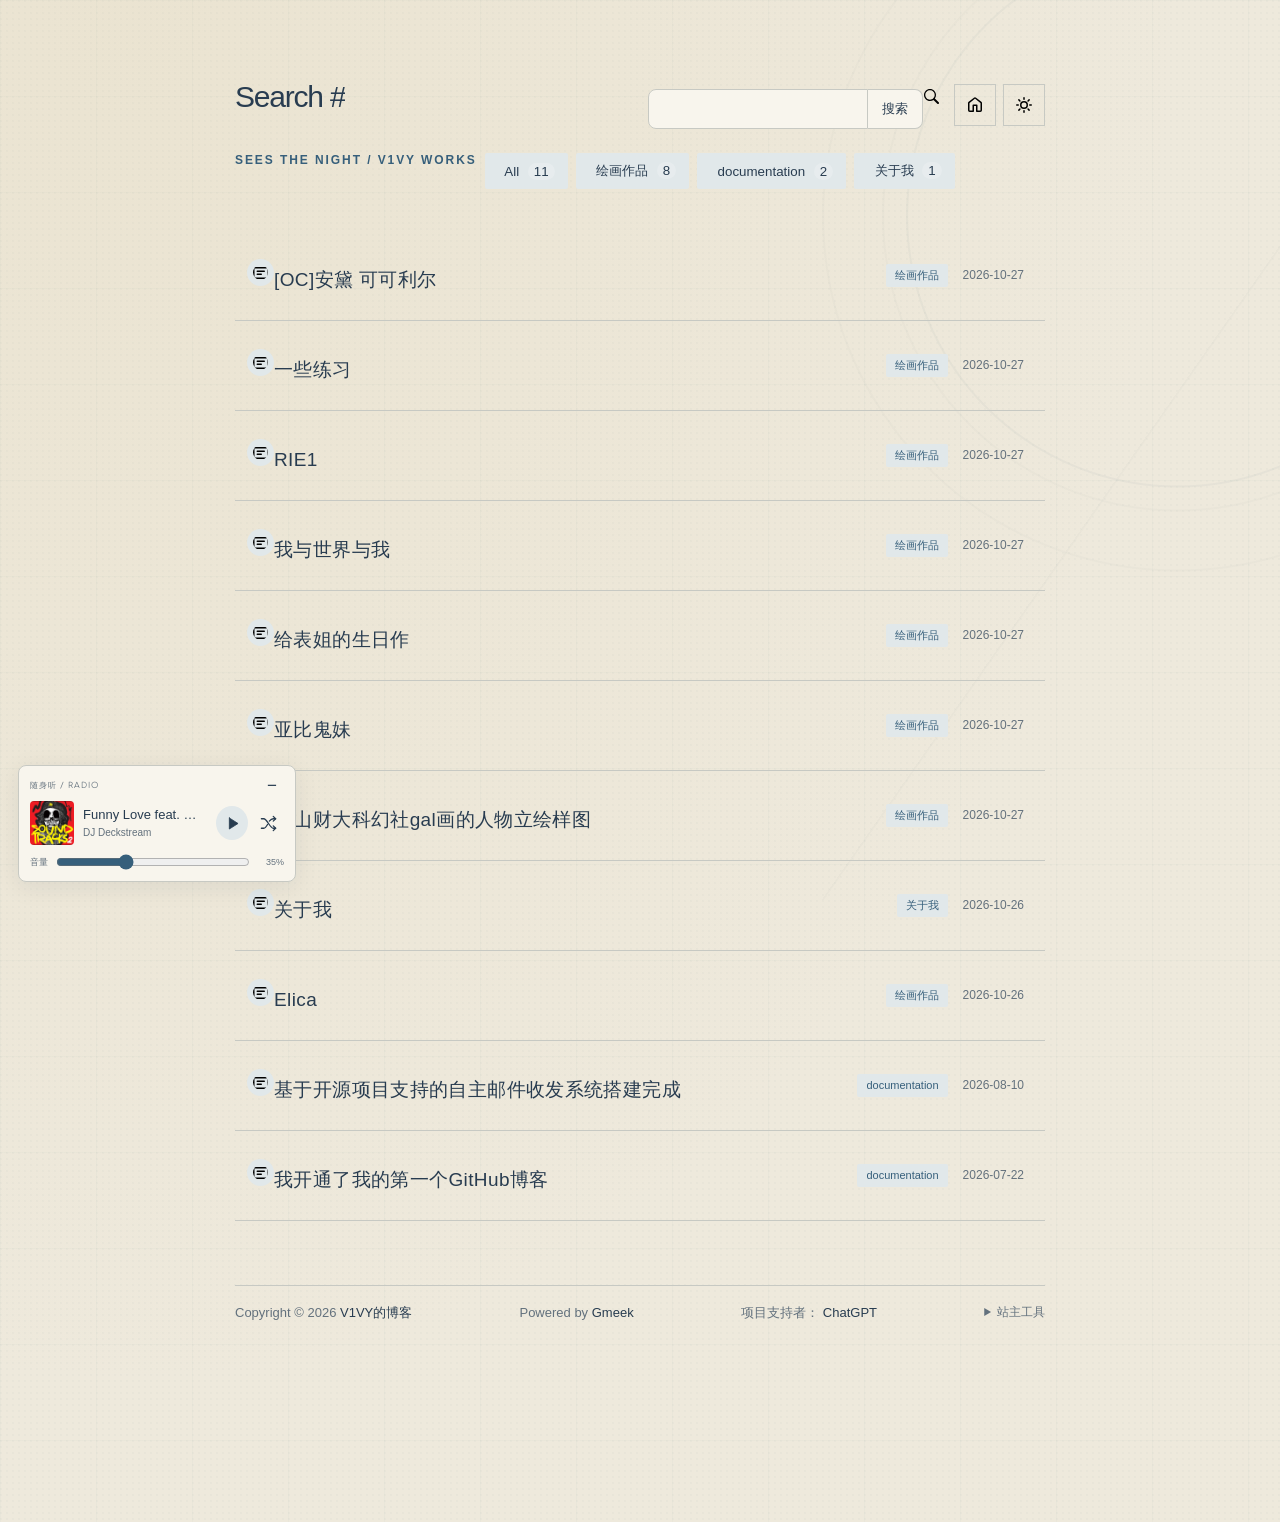
==== commit 9bc51e9f: "Soften cover reveals and fill the closing viewport" ====
--- a/docs/tag.html
+++ b/docs/tag.html
@@ -295,6 +295,16 @@
 .music-status{position:absolute;width:1px;height:1px;padding:0;margin:-1px;overflow:hidden;clip-path:inset(50%);white-space:nowrap}
 .music-player.is-folded{width:166px}.music-player.is-folded .music-top{margin:0}.portfolio-home #footer{padding-bottom:140px}body:not(.portfolio-home){padding-bottom:165px}
 @media(max-width:760px){.music-player{width:264px;padding:8px 10px}.music-player .music-play,.music-player .music-next{min-height:36px;height:36px}.music-player .music-fold{min-height:28px}.category-heading h2,.archive-heading h2{font-size:29px}.category-card h3{font-size:32px}}
+
+/* Feathered scroll reveals blend the covers into the surrounding paper. */
+.cover-scene,.cover-backdrop{background:var(--paper)}
+.cover-photo,.cover-scene:not(.closing-scene) .cover-photo,.closing-scene .cover-photo{clip-path:none;mask-image:linear-gradient(180deg,#000 calc(var(--reveal-end,82%) - 14%),transparent var(--reveal-end,82%));-webkit-mask-image:linear-gradient(180deg,#000 calc(var(--reveal-end,82%) - 14%),transparent var(--reveal-end,82%))}
+.cover-backdrop::after{content:"";position:absolute;inset:0;pointer-events:none;background:linear-gradient(180deg,transparent 65%,var(--paper) 100%)}
+.closing-scene{height:calc(100svh + 240px);min-height:0}
+.closing-scene .cover-backdrop{height:100svh;top:0}
+.closing-scene .cover-photo{width:100%;height:100%;object-fit:cover;object-position:center;--reveal-end:0%}
+.closing-scene .cover-backdrop::after{background:linear-gradient(180deg,var(--paper) 0%,transparent 20%,transparent 78%,var(--paper) 100%)}
+@media(prefers-reduced-motion:reduce){.cover-photo,.cover-scene:not(.closing-scene) .cover-photo,.closing-scene .cover-photo{mask-image:none;-webkit-mask-image:none;transform:none}}
 </style><script>document.addEventListener("DOMContentLoaded", () => {
   const categories = [
     { label: "信息作品", number: "01", title: ["信息", "作品"], note: "设计、研究与可视化表达" },
@@ -462,7 +472,7 @@
       const progress = reducedMotion.matches ? 1 : Math.min(1, Math.max(0, -scene.getBoundingClientRect().top / 240));
       if (progress !== previousProgress) {
       previousProgress = progress;
-      photo.style.clipPath = `inset(0 0 ${32 * (1 - progress)}% 0)`;
+      photo.style.setProperty("--reveal-end", `${82 + 32 * progress}%`);
       photo.style.transform = `scale(${1 + .08 * (1 - progress)})`;
       cue.style.opacity = String(1 - progress);
       }
@@ -470,7 +480,7 @@
         (window.innerHeight - closing.getBoundingClientRect().top) / (Math.min(window.innerHeight, closingBackdrop.offsetHeight) + 240)));
       if (closingProgress !== previousClosingProgress) {
         previousClosingProgress = closingProgress;
-        closingPhoto.style.clipPath = `inset(0 0 ${100 * (1 - closingProgress)}% 0)`;
+        closingPhoto.style.setProperty("--reveal-end", `${114 * closingProgress}%`);
         closingPhoto.style.transform = "none";
       }
     };
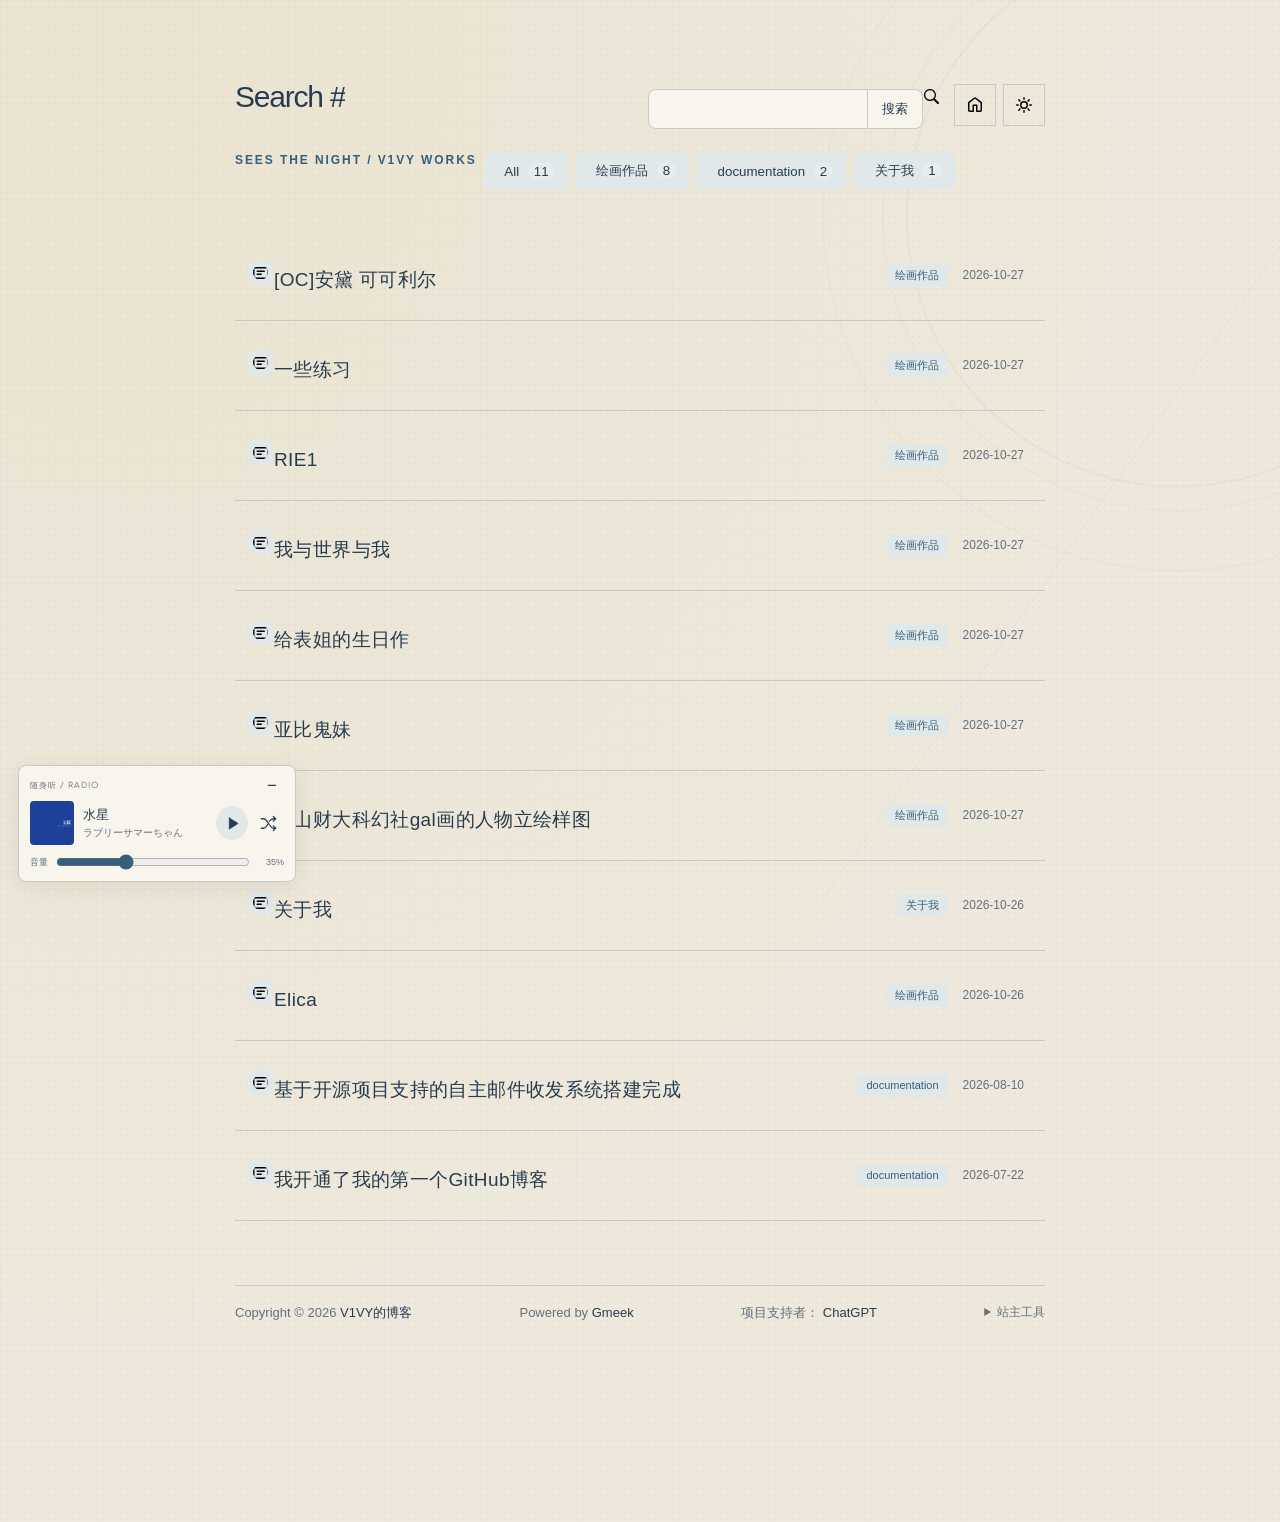
==== commit c39056ca: "Fill opening cover and show GitHub comments on articles" ====
--- a/docs/tag.html
+++ b/docs/tag.html
@@ -305,6 +305,10 @@
 .closing-scene .cover-photo{width:100%;height:100%;object-fit:cover;object-position:center;--reveal-end:0%}
 .closing-scene .cover-backdrop::after{background:linear-gradient(180deg,var(--paper) 0%,transparent 20%,transparent 78%,var(--paper) 100%)}
 @media(prefers-reduced-motion:reduce){.cover-photo,.cover-scene:not(.closing-scene) .cover-photo,.closing-scene .cover-photo{mask-image:none;-webkit-mask-image:none;transform:none}}
+
+/* Full-bleed opening cover and quiet article discussion. */
+.cover-scene:not(.closing-scene) .cover-photo{width:100%;height:100%;object-fit:cover;object-position:center}
+#comments{margin-top:36px!important}.comments-heading{margin:0 0 8px;font-family:"V1VY Hand",serif;font-size:28px;font-weight:400}.comments-note,.comments-status{font-size:13px;color:var(--muted)}.comments-note{margin:0 0 14px}.comments .utterances{max-width:none}.comments-fallback{font-size:13px}
 </style><script>document.addEventListener("DOMContentLoaded", () => {
   const categories = [
     { label: "信息作品", number: "01", title: ["信息", "作品"], note: "设计、研究与可视化表达" },
@@ -317,6 +321,65 @@
     if (text) node.textContent = text;
     return node;
   };
+
+  // Reuse the original post Issue so comments stay with the published work.
+  const comments = document.querySelector("#postBody") && document.getElementById("comments");
+  if (comments) {
+    const issueLink = document.querySelector('#header a[href^="https://github.com/V1VYitar/V1VYitar.github.io/issues/"]');
+    const issueNumber = issueLink?.href.match(/\/issues\/(\d+)(?:[/?#]|$)/)?.[1];
+    if (issueNumber) {
+      const button = document.getElementById("cmButton");
+      if (button) button.hidden = true;
+      comments.setAttribute("aria-label", "作品评论");
+      comments.append(make("h2", "comments-heading", "留下你的想法"));
+      comments.append(make("p", "comments-note", "使用 GitHub 账号登录后即可评论，留言会同步到这篇作品的 Issue。"));
+      const status = make("p", "comments-status", "评论区将在滚动到这里时加载。" );
+      status.setAttribute("role", "status");
+      const thread = make("div", "comments-thread");
+      const fallback = make("a", "comments-fallback", "也可以前往 GitHub 参与讨论 ↗");
+      fallback.href = issueLink.href;
+      fallback.target = "_blank";
+      fallback.rel = "noopener noreferrer";
+      comments.append(status, thread, fallback);
+      const commentTheme = () => document.documentElement.dataset.colorMode === "dark" ? "github-dark" : "github-light";
+      let started = false;
+      let timeout;
+      const frames = new MutationObserver(() => {
+        const iframe = thread.querySelector("iframe");
+        if (!iframe) return;
+        iframe.title = "GitHub 评论区";
+        iframe.addEventListener("load", () => { status.hidden = true; clearTimeout(timeout); });
+        frames.disconnect();
+      });
+      const loadComments = () => {
+        if (started) return;
+        started = true;
+        status.textContent = "正在加载 GitHub 评论…";
+        const script = document.createElement("script");
+        script.src = "https://utteranc.es/client.js";
+        script.setAttribute("repo", "V1VYitar/V1VYitar.github.io");
+        script.setAttribute("issue-number", issueNumber);
+        script.setAttribute("theme", commentTheme());
+        script.crossOrigin = "anonymous";
+        script.async = true;
+        const failed = () => { status.hidden = false; status.textContent = "评论暂时未能加载，可通过下方链接在 GitHub 留言。"; };
+        script.onerror = failed;
+        frames.observe(thread, {childList:true, subtree:true});
+        timeout = setTimeout(failed, 20000);
+        thread.append(script);
+      };
+      new MutationObserver(() => {
+        thread.querySelector("iframe")?.contentWindow?.postMessage({type:"set-theme", theme:commentTheme()}, "https://utteranc.es");
+      }).observe(document.documentElement, {attributes:true, attributeFilter:["data-color-mode"]});
+      if ("IntersectionObserver" in window) {
+        const observer = new IntersectionObserver(entries => {
+          if (entries.some(entry => entry.isIntersecting)) { loadComments(); observer.disconnect(); }
+        }, {rootMargin:"400px"});
+        observer.observe(comments);
+      } else loadComments();
+    }
+  }
+
   const home = document.querySelector("#content > .SideNav");
   const description = document.querySelector("#content > div:first-child");
   if (home && description && !document.querySelector(".tagTitle, #postBody, .portfolio-hero")) {
